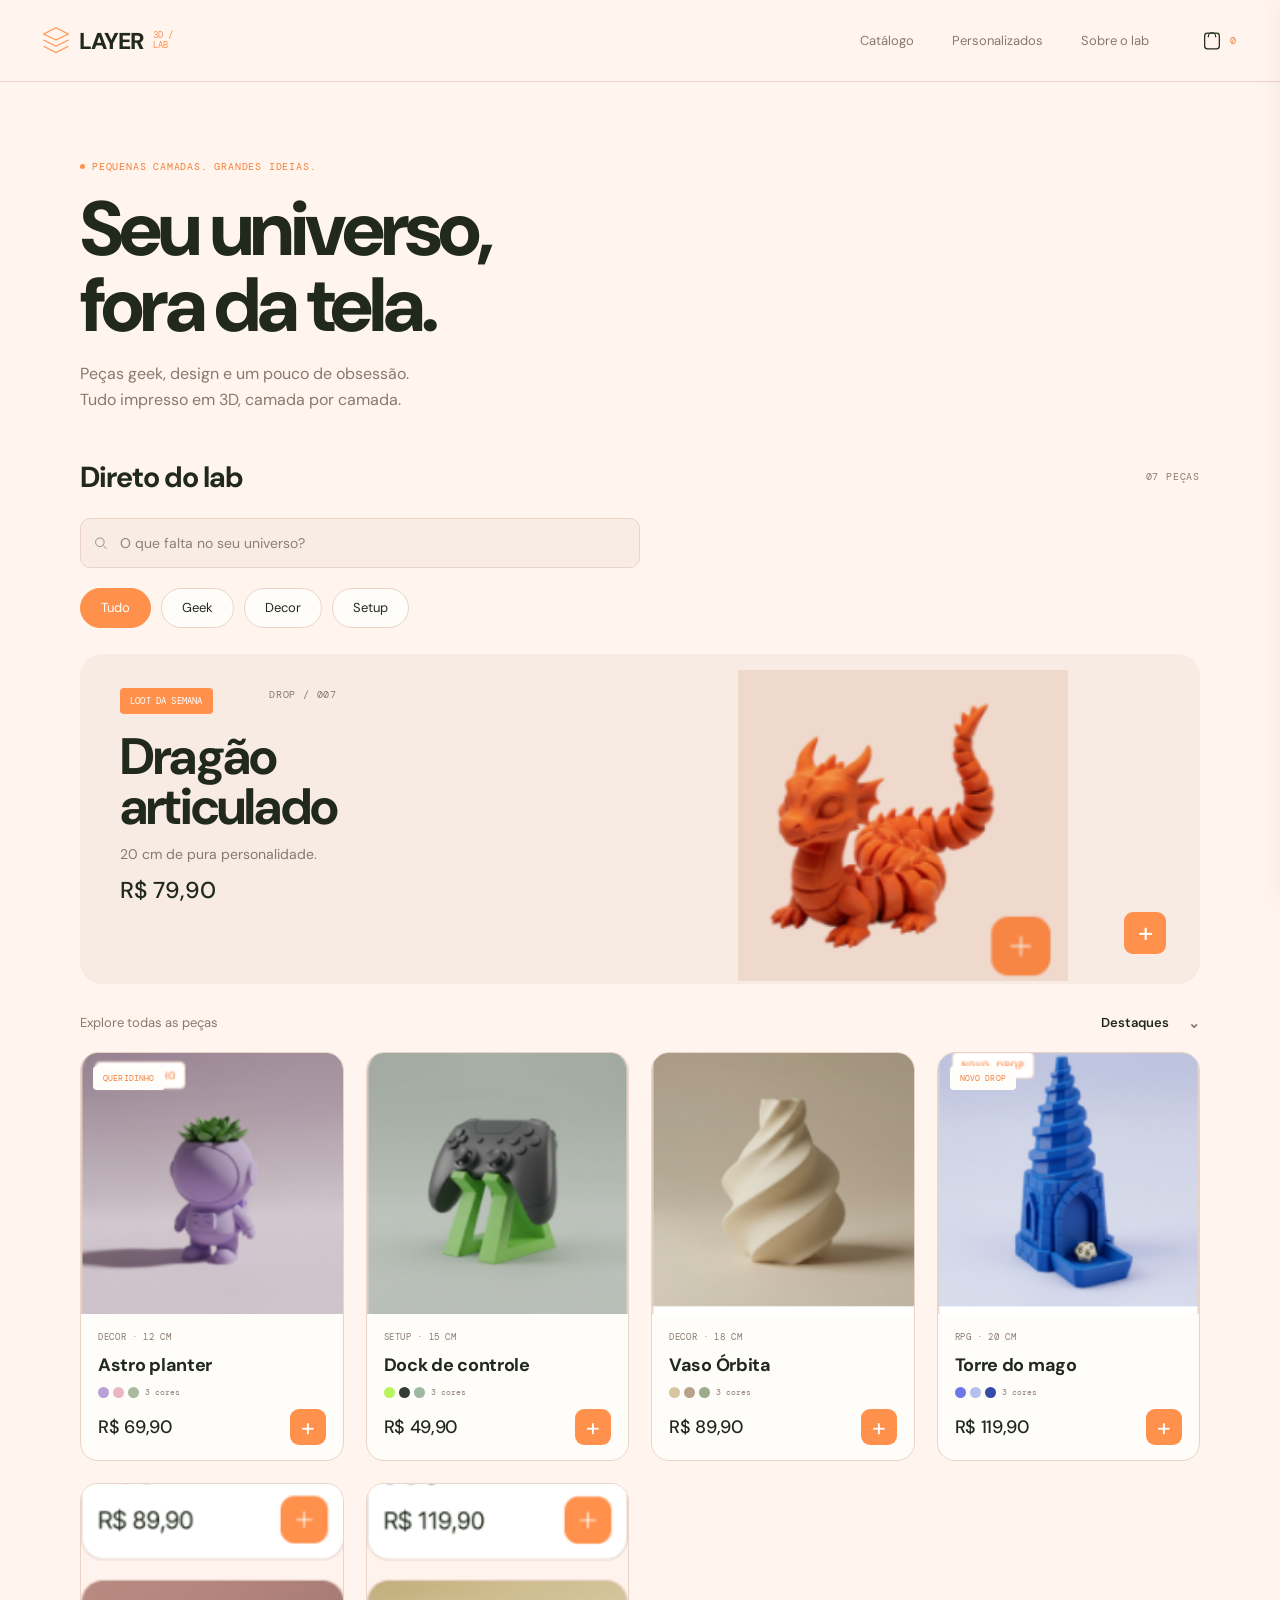
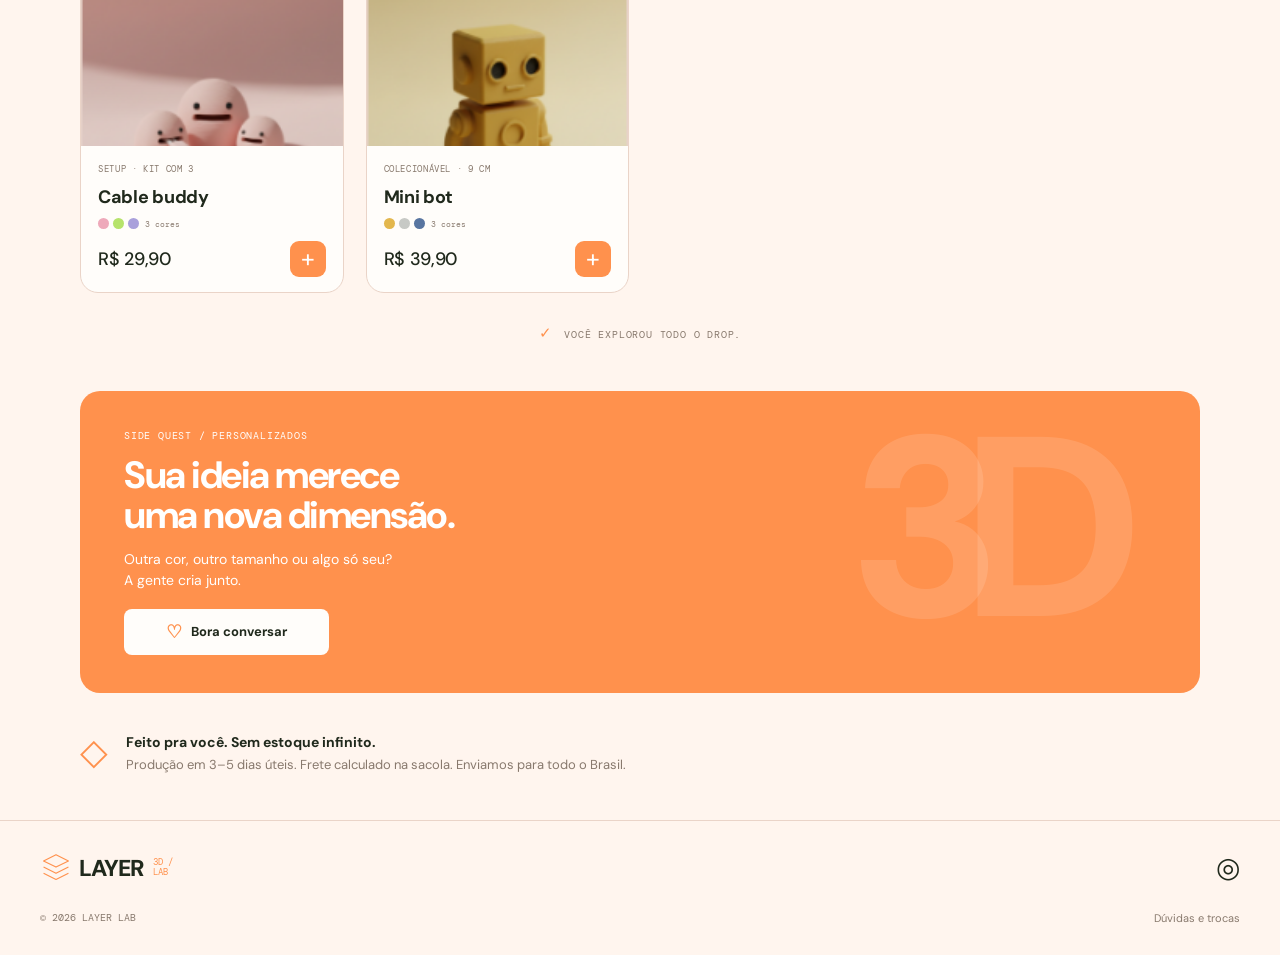
==== index.html @ a393b4a8 "Add files via upload" ====
<!DOCTYPE html>
<html lang="pt-BR">
<head>
  <meta charset="UTF-8">
  <meta name="viewport" content="width=device-width, initial-scale=1.0">
  <meta name="theme-color" content="#fff5ee">
  <meta name="description" content="Layer Lab — peças geek, design e objetos impressos em 3D, camada por camada.">
  <title>Layer Lab — Impressão 3D</title>
  <link rel="preconnect" href="https://fonts.googleapis.com">
  <link rel="preconnect" href="https://fonts.gstatic.com" crossorigin>
  <link href="https://fonts.googleapis.com/css2?family=DM+Mono:wght@400;500&family=DM+Sans:wght@400;500;600;700;800&display=swap" rel="stylesheet">
  <link rel="stylesheet" href="style.css">
</head>
<body>
  <header class="site-header">
    <a class="brand" href="#" aria-label="Layer Lab, página inicial">
      <svg class="brand-mark" viewBox="0 0 36 36" aria-hidden="true"><path d="M18 3 32 10 18 17 4 10 18 3Z"/><path d="m4 17 14 7 14-7"/><path d="m4 24 14 7 14-7"/></svg>
      <span class="brand-name">LAYER</span><span class="brand-sub">3D /<br>LAB</span>
    </a>
    <nav class="desktop-nav" aria-label="Navegação do site">
      <a href="#catalogo">Catálogo</a>
      <a href="#personalizados">Personalizados</a>
      <a href="#sobre">Sobre o lab</a>
    </nav>
    <nav class="header-actions" aria-label="Navegação principal">
      <button class="icon-button cart-button" id="cartButton" aria-label="Ver carrinho">
        <svg viewBox="0 0 24 24" aria-hidden="true"><rect x="4" y="3.5" width="16" height="17" rx="3"/><path d="M8 8V7a4 4 0 0 1 8 0v1"/></svg>
        <span id="cartCount">0</span>
      </button>
      <button class="icon-button menu-button" id="menuButton" aria-label="Abrir menu"><span></span><span></span><span></span></button>
    </nav>
  </header>

  <main id="catalogPage">
    <section class="intro page-gutter">
      <p class="eyebrow"><i></i> PEQUENAS CAMADAS. GRANDES IDEIAS.</p>
      <h1>Seu universo,<br>fora da tela.</h1>
      <p class="intro-copy">Peças geek, design e um pouco de obsessão.<br>Tudo impresso em 3D, camada por camada.</p>
    </section>

    <section class="catalog page-gutter" id="catalogo">
      <div class="section-heading"><h2>Direto do lab</h2><span class="mono" id="pieceCount">07 PEÇAS</span></div>
      <label class="search-box">
        <svg viewBox="0 0 24 24" aria-hidden="true"><circle cx="10.8" cy="10.8" r="6.8"/><path d="m16 16 5 5"/></svg>
        <input id="searchInput" type="search" placeholder="O que falta no seu universo?" autocomplete="off">
      </label>
      <div class="filters" role="group" aria-label="Filtrar produtos">
        <button class="filter active" data-filter="Tudo">Tudo</button>
        <button class="filter" data-filter="Geek">Geek</button>
        <button class="filter" data-filter="Decor">Decor</button>
        <button class="filter" data-filter="Setup">Setup</button>
      </div>

      <article class="featured">
        <div class="featured-info">
          <span class="tag">LOOT DA SEMANA</span>
          <span class="mono drop-code">DROP / 007</span>
          <h3>Dragão<br>articulado</h3>
          <p>20 cm de pura personalidade.</p>
          <strong>R$ 79,90</strong>
        </div>
        <img src="assets/dragao.png" alt="Dragão articulado impresso em 3D">
        <button class="add-button featured-add" data-add="dragao" aria-label="Adicionar Dragão articulado ao carrinho">+</button>
        <a class="featured-link" href="#produto-dragao" aria-label="Ver detalhes do Dragão articulado"></a>
      </article>

      <div class="product-toolbar"><span>Explore todas as peças</span><label class="sort-label"> <select id="sortSelect" aria-label="Ordenar produtos"><option value="featured">Destaques</option><option value="low">Menor preço</option><option value="high">Maior preço</option></select><span>⌄</span></label></div>
      <div class="product-grid" id="productGrid">
        <article class="product-card" data-id="astro" data-name="Astro planter" data-category="Decor" data-price="69.9">
          <a class="product-image" href="#produto-astro"><img src="assets/astro-planter.png" alt="Astro planter roxo com pequena planta"><span class="tag image-tag">QUERIDINHO</span></a>
          <div class="product-info"><span class="product-meta">DECOR · 12 CM</span><h3>Astro planter</h3><div class="swatches"><i></i><i></i><i></i><small>3 cores</small></div><div class="price-row"><strong>R$ 69,90</strong><button class="add-button" data-add="astro" aria-label="Adicionar Astro planter ao carrinho">+</button></div></div>
        </article>
        <article class="product-card" data-id="dock" data-name="Dock de controle" data-category="Setup" data-price="49.9">
          <a class="product-image" href="#produto-dock"><img src="assets/dock-controle.png" alt="Suporte verde para controle de videogame"></a>
          <div class="product-info"><span class="product-meta">SETUP · 15 CM</span><h3>Dock de controle</h3><div class="swatches green"><i></i><i></i><i></i><small>3 cores</small></div><div class="price-row"><strong>R$ 49,90</strong><button class="add-button" data-add="dock" aria-label="Adicionar Dock de controle ao carrinho">+</button></div></div>
        </article>
        <article class="product-card" data-id="vaso" data-name="Vaso Órbita" data-category="Decor" data-price="89.9">
          <a class="product-image" href="#produto-vaso"><img src="assets/vaso-orbita.png" alt="Vaso decorativo branco com formato espiral"></a>
          <div class="product-info"><span class="product-meta">DECOR · 18 CM</span><h3>Vaso Órbita</h3><div class="swatches earth"><i></i><i></i><i></i><small>3 cores</small></div><div class="price-row"><strong>R$ 89,90</strong><button class="add-button" data-add="vaso" aria-label="Adicionar Vaso Órbita ao carrinho">+</button></div></div>
        </article>
        <article class="product-card" data-id="torre" data-name="Torre do mago" data-category="Geek" data-price="119.9">
          <a class="product-image" href="#produto-torre"><img src="assets/torre-mago.png" alt="Torre azul de fantasia impressa em 3D"><span class="tag image-tag">NOVO DROP</span></a>
          <div class="product-info"><span class="product-meta">RPG · 20 CM</span><h3>Torre do mago</h3><div class="swatches blue"><i></i><i></i><i></i><small>3 cores</small></div><div class="price-row"><strong>R$ 119,90</strong><button class="add-button" data-add="torre" aria-label="Adicionar Torre do mago ao carrinho">+</button></div></div>
        </article>
        <article class="product-card" data-id="cable" data-name="Cable buddy" data-category="Setup" data-price="29.9">
          <a class="product-image" href="#produto-cable"><img src="assets/cable-buddy.png" alt="Trio de organizadores de cabo em formato de personagens"></a>
          <div class="product-info"><span class="product-meta">SETUP · KIT COM 3</span><h3>Cable buddy</h3><div class="swatches pink"><i></i><i></i><i></i><small>3 cores</small></div><div class="price-row"><strong>R$ 29,90</strong><button class="add-button" data-add="cable" aria-label="Adicionar Cable buddy ao carrinho">+</button></div></div>
        </article>
        <article class="product-card" data-id="bot" data-name="Mini bot" data-category="Geek" data-price="39.9">
          <a class="product-image" href="#produto-bot"><img src="assets/mini-bot.png" alt="Pequeno robô articulado dourado"></a>
          <div class="product-info"><span class="product-meta">COLECIONÁVEL · 9 CM</span><h3>Mini bot</h3><div class="swatches gold"><i></i><i></i><i></i><small>3 cores</small></div><div class="price-row"><strong>R$ 39,90</strong><button class="add-button" data-add="bot" aria-label="Adicionar Mini bot ao carrinho">+</button></div></div>
        </article>
      </div>
      <p class="empty-state" id="emptyState" hidden>Nenhuma peça encontrada. Tente outra busca.</p>
      <p class="all-seen"><span>✓</span> VOCÊ EXPLOROU TODO O DROP.</p>
    </section>

    <section class="custom-cta page-gutter" id="personalizados">
      <div class="cta-panel"><p class="mono">SIDE QUEST / PERSONALIZADOS</p><h2>Sua ideia merece<br>uma nova dimensão.</h2><p>Outra cor, outro tamanho ou algo só seu?<br>A gente cria junto.</p><a class="cta-button" href="https://wa.me/5500000000000" target="_blank" rel="noopener"> <span>♡</span> Bora conversar</a></div>
    </section>
    <section class="shipping page-gutter" id="sobre"><span class="shipping-icon">◇</span><div><strong>Feito pra você. Sem estoque infinito.</strong><p>Produção em 3–5 dias úteis. Frete calculado na sacola. Enviamos para todo o Brasil.</p></div></section>
  </main>

  <main id="productPage" hidden>
    <div class="product-page-top page-gutter"><a href="#" class="back-link">← &nbsp;Voltar ao catálogo</a><span class="mono">CATÁLOGO / PEÇA</span></div>
    <section class="detail page-gutter">
      <div class="detail-image"><span class="tag">LOOT DA SEMANA</span><span class="mono detail-drop">DROP / 007</span><img id="detailImage" src="assets/dragao-detalhe.png" alt="Dragão articulado laranja impresso em 3D"></div>
      <div class="detail-copy"><span class="product-meta">GEEK / IMPRESSO EM 3D</span><h1 id="detailTitle">Dragão<br>articulado</h1><p id="detailDescription">20 cm de pura personalidade. Um dragão articulado, impresso em 3D, para trazer um pouco de fantasia ao seu setup ou à sua coleção.</p></div>
      <div class="detail-price"><div><span class="product-meta">VALOR DA PEÇA</span><strong id="detailPrice">R$ 79,90</strong></div><div class="production"><span class="product-meta">PRODUÇÃO</span><strong>3–5 dias úteis</strong></div></div>
      <div class="detail-actions"><p>Curtiu esse loot? Fale com o lab para combinar os detalhes da sua peça.</p><a class="primary-action" id="whatsappLink" href="https://wa.me/5500000000000" target="_blank" rel="noopener"><span>◯</span> Tenho interesse · WhatsApp</a><a class="secondary-action" href="https://instagram.com/" target="_blank" rel="noopener"><span>◎</span> Conversar no Instagram</a></div>
      <p class="detail-signoff mono">LAYER LAB / CAMADA POR CAMADA.</p>
    </section>
  </main>

  <footer class="site-footer page-gutter"><div class="footer-brand"><a class="brand" href="#"><svg class="brand-mark" viewBox="0 0 36 36" aria-hidden="true"><path d="M18 3 32 10 18 17 4 10 18 3Z"/><path d="m4 17 14 7 14-7"/><path d="m4 24 14 7 14-7"/></svg><span class="brand-name">LAYER</span><span class="brand-sub">3D /<br>LAB</span></a><a class="instagram" href="https://instagram.com/" aria-label="Instagram">◎</a></div><div class="footer-bottom"><span>© 2026 LAYER LAB</span><a href="mailto:oi@layerlab.com.br">Dúvidas e trocas</a></div></footer>

  <aside class="cart-drawer" id="cartDrawer" aria-label="Carrinho" aria-hidden="true">
    <div class="drawer-head"><h2>Sua sacola</h2><button id="closeCart" aria-label="Fechar carrinho">×</button></div>
    <div id="cartItems" class="cart-items"><p class="cart-empty">Sua sacola ainda está vazia.</p></div>
    <div class="cart-total"><span>Total</span><strong id="cartTotal">R$ 0,00</strong></div>
    <a id="checkoutLink" class="primary-action checkout" href="https://wa.me/5500000000000" target="_blank" rel="noopener">Finalizar pelo WhatsApp</a>
    <p class="cart-note">Frete calculado no atendimento.</p>
  </aside>
  <div class="drawer-backdrop" id="drawerBackdrop"></div>
  <div class="toast" id="toast" role="status" aria-live="polite"></div>
  <script src="script.js"></script>
</body>
</html>
---- style.css ----
*{box-sizing:border-box} :root{--paper:#fff5ee;--ink:#20291c;--muted:#88796d;--line:#ead4c8;--orange:#ff914d;--orange-dark:#f47e37;--tile:#f7ebe4;--mono:"DM Mono",monospace;--sans:"DM Sans",Arial,sans-serif} html{scroll-behavior:smooth} body{margin:0;background:var(--paper);color:var(--ink);font-family:var(--sans);-webkit-font-smoothing:antialiased} a{color:inherit;text-decoration:none} button,input,select{font:inherit} button{cursor:pointer}.page-gutter{padding-left:18px;padding-right:18px}.site-header{height:72px;border-bottom:1px solid var(--line);display:flex;align-items:center;justify-content:space-between;padding:0 18px;position:sticky;top:0;background:rgba(255,245,238,.96);backdrop-filter:blur(12px);z-index:10}.brand{display:inline-flex;align-items:center;gap:7px}.brand-mark{width:28px;height:30px;fill:none;stroke:var(--orange);stroke-width:1.25;stroke-linejoin:round}.brand-name{font-size:20px;font-weight:800;letter-spacing:-1px}.brand-sub{font:9px/1.05 var(--mono);color:var(--orange);margin-left:2px}.header-actions{display:flex;align-items:center;gap:18px}.icon-button{border:0;background:none;color:var(--ink);padding:4px;display:flex;align-items:center;gap:7px}.cart-button svg{width:22px;height:22px;fill:none;stroke:currentColor;stroke-width:1.35}.cart-button span{font:10px var(--mono);color:var(--orange-dark)}.menu-button{width:25px;height:25px;display:flex;flex-direction:column;justify-content:center;gap:5px}.menu-button span{width:18px;height:1px;background:var(--ink);display:block}.intro{padding-top:26px}.eyebrow,.mono,.product-meta{font-family:var(--mono);font-size:9px;letter-spacing:.08em;color:var(--muted)}.eyebrow{color:var(--orange-dark);display:flex;align-items:center;gap:7px;margin:0 0 10px}.eyebrow i{width:5px;height:5px;border-radius:50%;background:var(--orange)}h1,h2,h3,p{margin-top:0}.intro h1{font-size:34px;line-height:1.06;letter-spacing:-1.6px;margin:0 0 12px;font-weight:800}.intro-copy{font-size:13px;line-height:1.55;color:var(--muted);margin-bottom:27px}.section-heading{display:flex;align-items:center;justify-content:space-between;margin-bottom:17px}.section-heading h2{font-size:21px;letter-spacing:-.6px;margin:0}.section-heading .mono{font-size:9px}.search-box{height:44px;border:1px solid var(--line);border-radius:8px;background:#f8ece5;display:flex;align-items:center;gap:10px;padding:0 12px}.search-box svg{width:16px;height:16px;fill:none;stroke:#9a8a7d;stroke-width:1.5}.search-box input{border:0;outline:0;background:transparent;width:100%;font-size:12px;color:var(--ink)}.search-box input::placeholder{color:#8c8077}.filters{display:flex;gap:7px;margin:17px 0}.filter{height:36px;padding:0 15px;border:1px solid var(--line);border-radius:20px;background:#fffdfa;font-size:12px;color:var(--ink)}.filter.active{background:var(--orange);border-color:var(--orange);color:white}.featured{height:203px;border-radius:16px;background:var(--tile);position:relative;overflow:hidden;padding:16px;display:flex;margin:17px 0 18px}.featured-info{position:relative;z-index:2;max-width:56%}.tag{display:inline-flex;align-items:center;background:var(--orange);color:white;border-radius:4px;padding:5px 7px;font:8px var(--mono);letter-spacing:.02em}.drop-code{position:absolute;right:0;top:0;font-size:8px}.featured h3{font-size:25px;line-height:1.02;letter-spacing:-.8px;margin:11px 0 10px}.featured p{font-size:10px;color:var(--muted);margin-bottom:8px}.featured-info>strong{font-size:17px;font-weight:500}.featured>img{position:absolute;width:52%;height:82%;object-fit:contain;right:2%;bottom:7%;z-index:1;mix-blend-mode:multiply}.add-button{border:0;background:var(--orange);color:white;border-radius:9px;width:31px;height:31px;font-size:23px;line-height:1;display:grid;place-items:center;position:relative;z-index:3;transition:transform .15s,background .15s}.add-button:active{transform:scale(.92);background:var(--orange-dark)}.featured-add{position:absolute;right:16px;bottom:16px}.featured-link{position:absolute;inset:0;z-index:1}.product-toolbar{display:flex;align-items:center;justify-content:space-between;color:var(--muted);font-size:11px;margin:0 0 16px}.sort-label{display:flex;align-items:center;gap:6px;color:var(--ink);font-weight:600}.sort-label select{appearance:none;border:0;background:transparent;color:var(--ink);font-size:11px;font-weight:600;outline:0;padding-right:1px}.sort-label span{font-size:14px;color:var(--muted)}.product-grid{display:grid;grid-template-columns:repeat(2,minmax(0,1fr));gap:12px}.product-card{border:1px solid var(--line);border-radius:15px;background:#fffdfa;overflow:hidden;min-width:0}.product-image{height:auto;aspect-ratio:1/1.02;display:block;position:relative;background:#e9ddd6;overflow:hidden}.product-image img{width:100%;height:100%;object-fit:cover;display:block;transition:transform .3s}.product-card:hover .product-image img{transform:scale(1.035)}.image-tag{position:absolute;top:9px;left:8px;background:#fffdfa;color:var(--orange-dark);font-size:7px}.product-info{padding:10px 10px 9px}.product-meta{font-size:8px;letter-spacing:.07em;display:block}.product-info h3{font-size:14px;letter-spacing:-.3px;margin:7px 0 7px;white-space:nowrap;overflow:hidden;text-overflow:ellipsis}.swatches{height:10px;display:flex;align-items:center;gap:4px;margin-bottom:7px}.swatches i{width:9px;height:9px;border-radius:50%;background:#b8a1d7}.swatches i:nth-child(2){background:#e9b5c7}.swatches i:nth-child(3){background:#a9b99e}.swatches small{font:7px var(--mono);color:var(--muted);margin-left:2px}.swatches.green i:nth-child(1){background:#b9f35d}.swatches.green i:nth-child(2){background:#343d35}.swatches.green i:nth-child(3){background:#9eb9a2}.swatches.earth i:nth-child(1){background:#d9c5a0}.swatches.earth i:nth-child(2){background:#b9a18a}.swatches.earth i:nth-child(3){background:#9caa8d}.swatches.blue i:nth-child(1){background:#6d78e5}.swatches.blue i:nth-child(2){background:#b4c1ee}.swatches.blue i:nth-child(3){background:#344ba7}.swatches.pink i:nth-child(1){background:#eea9ba}.swatches.pink i:nth-child(2){background:#b6e36b}.swatches.pink i:nth-child(3){background:#a9a0db}.swatches.gold i:nth-child(1){background:#e3b74d}.swatches.gold i:nth-child(2){background:#c7c9c5}.swatches.gold i:nth-child(3){background:#5875a0}.price-row{display:flex;align-items:center;justify-content:space-between}.price-row strong{font-size:15px;font-weight:500;letter-spacing:-.3px}.price-row .add-button{width:30px;height:30px}.all-seen{text-align:center;font:9px var(--mono);letter-spacing:.08em;color:var(--muted);margin:22px 0 30px}.all-seen span{color:var(--orange);font-size:15px;margin-right:5px}.empty-state{text-align:center;padding:24px;color:var(--muted);font-size:13px}.custom-cta{margin-bottom:25px}.cta-panel{background:var(--orange);border-radius:15px;padding:20px 18px 18px;color:white}.cta-panel .mono{color:white;font-size:9px;margin-bottom:10px}.cta-panel h2{font-size:23px;line-height:1.12;letter-spacing:-.7px;margin-bottom:12px}.cta-panel>p:not(.mono){font-size:12px;line-height:1.5;margin-bottom:10px}.cta-button{height:40px;border-radius:8px;background:#fffdfa;color:var(--ink);display:flex;align-items:center;justify-content:center;gap:9px;font-size:12px;font-weight:700}.cta-button span{font-size:18px;color:var(--orange)}.shipping{display:flex;gap:14px;align-items:flex-start;padding-top:0;padding-bottom:22px}.shipping-icon{font-size:28px;color:var(--orange);line-height:1}.shipping strong{font-size:12px}.shipping p{font-size:11px;line-height:1.5;color:var(--muted);margin:3px 0 0}.site-footer{border-top:1px solid var(--line);padding-top:22px;padding-bottom:24px}.footer-brand{display:flex;justify-content:space-between;align-items:center}.instagram{font-size:24px}.footer-bottom{display:flex;justify-content:space-between;margin-top:22px;font-size:10px;color:var(--muted)}.footer-bottom span{font:9px var(--mono)}[hidden]{display:none!important}
/* Product detail */
.product-page-top{padding-top:22px;padding-bottom:36px;display:flex;align-items:center;justify-content:space-between}.back-link{font-size:13px}.product-page-top .mono{font-size:9px}.detail-image{height:310px;background:var(--tile);border-radius:16px;position:relative;overflow:hidden;display:grid;place-items:center}.detail-image img{width:82%;height:82%;object-fit:contain;mix-blend-mode:multiply}.detail-image .tag{position:absolute;left:16px;top:16px;z-index:1}.detail-drop{position:absolute;right:16px;top:21px;font-size:8px}.detail-copy{padding-top:20px}.detail-copy h1{font-size:37px;line-height:1.03;letter-spacing:-1.4px;margin:13px 0 14px}.detail-copy>p{font-size:14px;line-height:1.55;color:var(--muted);margin-bottom:24px}.detail-price{border-top:1px solid var(--line);border-bottom:1px solid var(--line);padding:18px 0;display:flex;align-items:flex-end;justify-content:space-between}.detail-price>div{display:flex;flex-direction:column;gap:7px}.detail-price>div>strong{font-size:32px;letter-spacing:-1.3px}.production{text-align:right}.production strong{font-size:13px;font-weight:500}.detail-actions{padding-top:21px}.detail-actions>p{font-size:13px;line-height:1.55;color:var(--muted);margin-bottom:11px}.primary-action,.secondary-action{height:52px;border-radius:9px;display:flex;align-items:center;justify-content:center;gap:10px;font-size:14px;font-weight:600}.primary-action{background:var(--orange);color:#171e15}.primary-action span,.secondary-action span{font-size:20px}.secondary-action{border:1px solid var(--line);margin-top:11px}.detail-signoff{text-align:center;font-size:8px;letter-spacing:.12em;margin:22px 0 28px}.product-page-top+.detail{padding-bottom:0}
/* Cart drawer */
.cart-drawer{position:fixed;z-index:30;right:0;top:0;height:100dvh;width:min(390px,90vw);background:var(--paper);padding:22px;transform:translateX(105%);transition:transform .25s;display:flex;flex-direction:column;box-shadow:-12px 0 35px #33251b18}.cart-drawer.open{transform:translateX(0)}.drawer-backdrop{position:fixed;inset:0;background:#21180f55;z-index:29;opacity:0;pointer-events:none;transition:opacity .25s}.drawer-backdrop.open{opacity:1;pointer-events:auto}.drawer-head{display:flex;align-items:center;justify-content:space-between;border-bottom:1px solid var(--line);padding-bottom:15px}.drawer-head h2{margin:0;font-size:22px}.drawer-head button{border:0;background:none;font-size:28px}.cart-items{flex:1;overflow:auto;padding:16px 0}.cart-empty{font-size:13px;color:var(--muted)}.cart-line{display:grid;grid-template-columns:1fr auto;gap:5px 10px;padding:12px 0;border-bottom:1px solid var(--line)}.cart-line strong{font-size:13px}.cart-line small{color:var(--muted);font-size:11px}.cart-line button{grid-column:2;grid-row:1/3;border:1px solid var(--line);background:transparent;border-radius:6px;padding:4px 8px;color:var(--muted)}.cart-total{display:flex;justify-content:space-between;padding:15px 0;border-top:1px solid var(--line)}.cart-total strong{font-size:18px}.checkout{height:48px}.cart-note{text-align:center;font-size:10px;color:var(--muted);margin:10px 0 0}.toast{position:fixed;bottom:20px;left:50%;transform:translate(-50%,20px);background:var(--ink);color:white;padding:11px 16px;border-radius:8px;font-size:12px;opacity:0;pointer-events:none;transition:.2s;z-index:40;white-space:nowrap}.toast.show{opacity:1;transform:translate(-50%,0)}
@media(min-width:600px){.page-gutter{padding-left:max(24px,calc((100vw - 920px)/2));padding-right:max(24px,calc((100vw - 920px)/2))}.site-header{padding-left:max(24px,calc((100vw - 920px)/2));padding-right:max(24px,calc((100vw - 920px)/2))}.intro{padding-top:54px}.intro h1{font-size:52px}.intro-copy{font-size:16px}.catalog{max-width:1000px;margin:auto}.product-grid{grid-template-columns:repeat(3,minmax(0,1fr));gap:18px}.featured{height:250px}.featured h3{font-size:32px}.featured>img{width:43%;height:95%}.product-image{aspect-ratio:1/1}.product-info{padding:14px}.product-info h3{font-size:17px}.detail{max-width:820px;margin:auto}.detail-image{height:520px}.detail-image img{width:65%;height:90%}.detail-copy h1{font-size:52px}.product-page-top{max-width:920px;margin:auto}.site-footer{margin-top:20px}.custom-cta,.shipping{max-width:1000px;margin-left:auto;margin-right:auto}.cta-panel{padding:28px}.cta-panel h2{font-size:32px}}
@media(max-width:360px){.intro h1{font-size:31px}.product-info{padding:8px}.product-info h3{font-size:13px}.price-row strong{font-size:14px}.featured h3{font-size:22px}.featured-info{max-width:60%}}

.quick-menu{position:absolute;right:16px;top:62px;z-index:20;min-width:155px;padding:8px;background:#fffdfa;border:1px solid var(--line);border-radius:10px;box-shadow:0 10px 25px #30231818;display:grid;gap:2px}.quick-menu a{font-size:12px;padding:10px;border-radius:6px}.quick-menu a:hover{background:var(--tile)}


/* Desktop layout — mantém a composição mobile e reorganiza os blocos em telas amplas */
.desktop-nav{display:none}
@media (min-width: 1024px){
  .page-gutter{
    padding-left:40px;
    padding-right:40px;
  }
  .site-header{
    height:82px;
    padding:0 max(40px,calc((100vw - 1200px)/2));
  }
  .brand-mark{width:32px;height:34px}
  .brand-name{font-size:23px}
  .desktop-nav{display:flex;align-items:center;gap:38px;margin-left:auto;margin-right:48px}
  .desktop-nav a{font-size:13px;color:var(--muted);transition:color .2s}
  .desktop-nav a:hover{color:var(--orange-dark)}
  .header-actions{gap:12px}
  .menu-button{display:none}
  .intro{
    max-width:1200px;
    margin:0 auto;
    padding-top:78px;
    padding-bottom:44px;
  }
  .eyebrow{font-size:10px;margin-bottom:18px}
  .intro h1{font-size:clamp(58px,6vw,78px);line-height:.99;letter-spacing:-3.8px;margin-bottom:18px}
  .intro-copy{font-size:16px;line-height:1.65;margin-bottom:0}
  .catalog{max-width:1200px;margin:0 auto}
  .section-heading{margin-bottom:22px}
  .section-heading h2{font-size:29px;letter-spacing:-1px}
  .section-heading .mono{font-size:10px}
  .search-box{max-width:560px;height:50px;border-radius:10px}
  .search-box input{font-size:14px}
  .filters{gap:10px;margin:20px 0 26px}
  .filter{height:40px;padding:0 20px;font-size:13px}
  .featured{
    height:330px;
    border-radius:22px;
    padding:34px 40px;
    margin:26px 0 30px;
  }
  .featured-info{max-width:46%}
  .tag{font-size:9px;padding:7px 10px}
  .drop-code{font-size:10px}
  .featured h3{font-size:clamp(38px,4vw,52px);line-height:.98;letter-spacing:-1.8px;margin:18px 0 13px}
  .featured p{font-size:14px;margin-bottom:12px}
  .featured-info>strong{font-size:23px}
  .featured>img{width:43%;height:94%;right:5%;bottom:1%}
  .featured-add{right:34px;bottom:30px;width:42px;height:42px;font-size:28px}
  .product-toolbar{font-size:13px;margin-bottom:20px}
  .sort-label select{font-size:13px}
  .product-grid{grid-template-columns:repeat(4,minmax(0,1fr));gap:22px}
  .product-card{border-radius:18px;transition:transform .2s,box-shadow .2s}
  .product-card:hover{transform:translateY(-4px);box-shadow:0 14px 30px #39271912}
  .product-image{aspect-ratio:1/1}
  .image-tag{top:13px;left:12px;font-size:8px}
  .product-info{padding:17px 17px 15px}
  .product-meta{font-size:9px}
  .product-info h3{font-size:18px;margin:10px 0}
  .swatches{margin-bottom:12px}
  .swatches i{width:11px;height:11px}
  .swatches small{font-size:8px}
  .price-row strong{font-size:18px}
  .price-row .add-button{width:36px;height:36px;font-size:25px}
  .all-seen{font-size:10px;margin:30px 0 48px}
  .custom-cta{max-width:1200px;margin:0 auto 30px}
  .cta-panel{
    min-height:250px;
    border-radius:20px;
    padding:38px 44px;
    display:flex;
    flex-direction:column;
    align-items:flex-start;
    justify-content:center;
    background:var(--orange);
    position:relative;
    overflow:hidden;
  }
  .cta-panel:after{
    content:"3D";
    position:absolute;
    right:8%;top:50%;transform:translateY(-55%);
    font-size:clamp(150px,20vw,260px);font-weight:800;line-height:1;
    letter-spacing:-.12em;color:#ffffff20;pointer-events:none;
  }
  .cta-panel .mono{font-size:10px;margin-bottom:14px}
  .cta-panel h2{font-size:38px;line-height:1.05;letter-spacing:-1.5px;margin-bottom:13px}
  .cta-panel>p:not(.mono){font-size:14px;margin-bottom:18px}
  .cta-button{width:205px;height:46px;font-size:13px;position:relative;z-index:1}
  .shipping{
    max-width:1200px;margin:0 auto;
    padding:8px 0 34px;
    align-items:center;
    gap:18px;
  }
  .shipping-icon{font-size:36px}
  .shipping strong{font-size:14px}
  .shipping p{font-size:13px}
  .site-footer{
    padding:28px max(40px,calc((100vw - 1200px)/2)) 30px;
    margin-top:12px;
  }
  .instagram{font-size:28px}
  .footer-bottom{font-size:11px;margin-top:25px}
  .footer-bottom span{font-size:10px}
  /* Página de produto em duas colunas */
  .product-page-top{
    max-width:1200px;margin:0 auto;
    padding-top:34px;padding-bottom:28px;
  }
  .back-link{font-size:14px}
  .detail{
    max-width:1200px;margin:0 auto;
    display:grid;
    grid-template-columns:minmax(0,1.08fr) minmax(380px,.92fr);
    grid-template-rows:auto auto 1fr;
    column-gap:72px;
    align-items:start;
    padding-bottom:70px;
  }
  .detail-image{
    grid-column:1;grid-row:1 / span 3;
    height:min(650px,55vw);
    min-height:520px;
    border-radius:22px;
  }
  .detail-image img{width:76%;height:88%}
  .detail-image .tag{left:22px;top:22px}
  .detail-drop{right:22px;top:26px;font-size:10px}
  .detail-copy{grid-column:2;grid-row:1;padding-top:22px}
  .detail-copy .product-meta{font-size:10px}
  .detail-copy h1{font-size:clamp(48px,5vw,66px);line-height:.98;letter-spacing:-2.5px;margin:18px 0 20px}
  .detail-copy>p{font-size:16px;line-height:1.7;margin-bottom:28px}
  .detail-price{grid-column:2;grid-row:2;padding:22px 0}
  .detail-price>div>strong{font-size:38px}
  .production strong{font-size:14px}
  .detail-actions{grid-column:2;grid-row:3;padding-top:24px}
  .detail-actions>p{font-size:14px;line-height:1.65;margin-bottom:16px}
  .primary-action,.secondary-action{height:56px;font-size:15px}
  .detail-signoff{grid-column:2;grid-row:4;text-align:left;font-size:9px;margin:25px 0 0}
}
@media (min-width: 1440px){
  .intro{padding-top:92px;padding-bottom:54px}
  .featured{height:360px}
  .product-grid{gap:26px}
}

/* Layout responsivo para catálogo, conteúdo e detalhe do produto */
@media (max-width: 599px){
  .intro{padding-top:38px}
  .catalog{padding-top:4px}
  .product-toolbar{gap:12px;flex-wrap:wrap}
  .product-toolbar>span{font-size:11px}
  .sort-label{margin-left:auto}
  .featured{min-height:210px;height:clamp(210px,58vw,260px)}
  .featured-info{max-width:54%}
  .featured>img{width:48%;height:78%;right:1%;bottom:8%}
  .featured-add{right:12px;bottom:12px}
  .detail-image{height:clamp(270px,85vw,390px)}
  .detail-price{gap:12px}
  .detail-price>div>strong{font-size:clamp(25px,8vw,32px)}
  .production strong{font-size:12px}
  .shipping{padding-top:4px}
}

@media (min-width: 600px) and (max-width: 1023px){
  .page-gutter{padding-left:clamp(24px,5vw,52px);padding-right:clamp(24px,5vw,52px)}
  .intro,.product-page-top,.detail{max-width:880px;margin-left:auto;margin-right:auto}
  .intro{padding-top:64px;padding-bottom:22px}
  .catalog,.custom-cta,.shipping{max-width:880px;margin-left:auto;margin-right:auto}
  .product-grid{grid-template-columns:repeat(2,minmax(0,1fr));gap:20px}
  .product-image{aspect-ratio:1/1}
  .product-info{padding:16px}
  .product-info h3{font-size:18px}
  .price-row strong{font-size:17px}
  .featured{height:clamp(250px,34vw,320px);padding:28px}
  .featured-info{max-width:48%}
  .featured h3{font-size:clamp(32px,4.2vw,44px)}
  .featured>img{width:45%;height:92%;right:3%;bottom:2%}
  .cta-panel{padding:32px}
  .cta-button{max-width:240px}
  .shipping{padding:8px 0 28px}
  .detail-image{height:clamp(360px,60vw,440px)}
}

@media (min-width: 760px) and (max-width: 1023px){
  .product-grid{grid-template-columns:repeat(3,minmax(0,1fr));gap:18px}
  .detail{display:grid;grid-template-columns:minmax(0,1fr) minmax(0,1fr);gap:0 36px;align-items:start}
  .detail-image{grid-column:1;grid-row:1 / span 4;height:clamp(420px,58vw,560px)}
  .detail-image img{width:82%;height:88%}
  .detail-copy{grid-column:2;grid-row:1;padding-top:12px}
  .detail-copy h1{font-size:clamp(38px,5vw,52px)}
  .detail-price{grid-column:2;grid-row:2;gap:12px}
  .detail-price>div>strong{font-size:clamp(26px,3.8vw,34px)}
  .detail-actions{grid-column:2;grid-row:3}
  .detail-signoff{grid-column:2;grid-row:4;text-align:left}
}

@media (min-width: 1024px){
  .shipping{padding:8px 40px 34px}
}

@media (max-width: 420px){
  .product-toolbar{align-items:flex-start}
  .sort-label{font-size:11px}
  .sort-label select{font-size:11px}
  .detail-price{align-items:flex-start;flex-direction:column}
  .production{text-align:left}
  .detail-price>div>strong{font-size:30px}
}
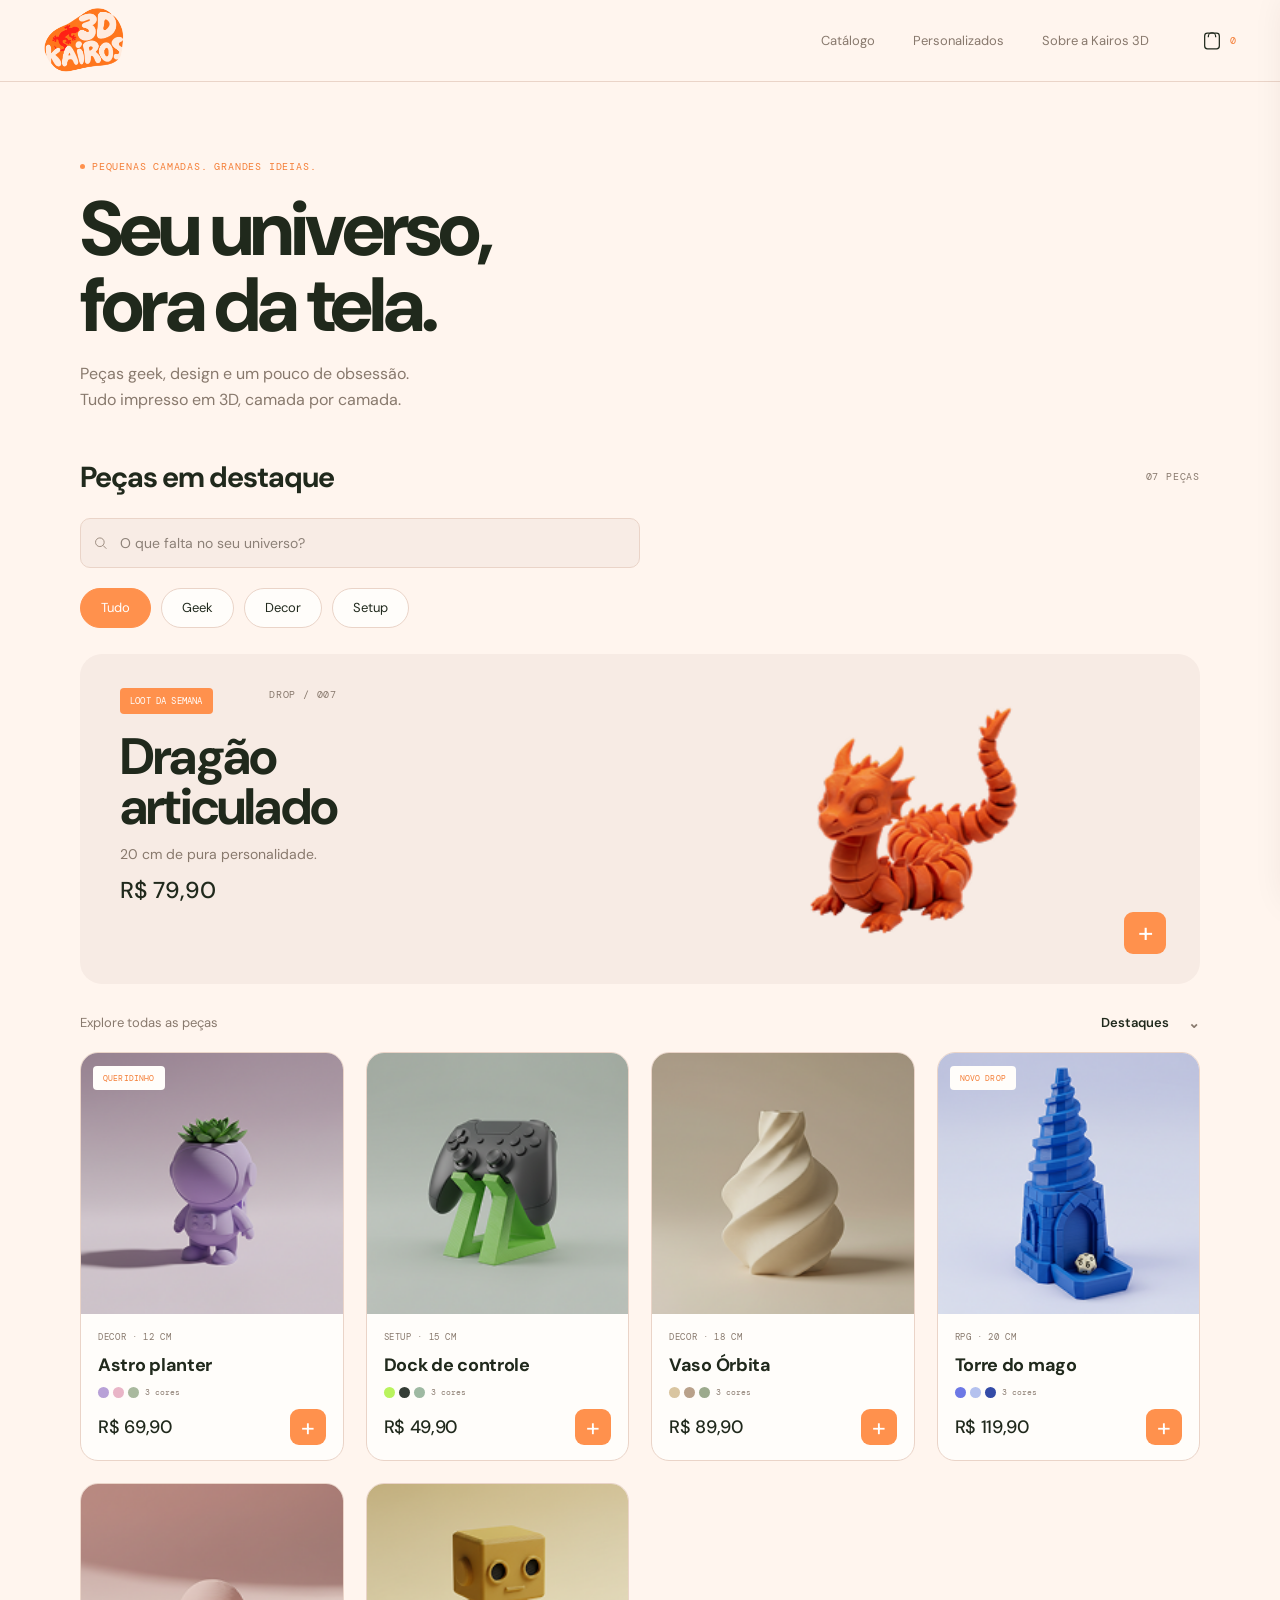
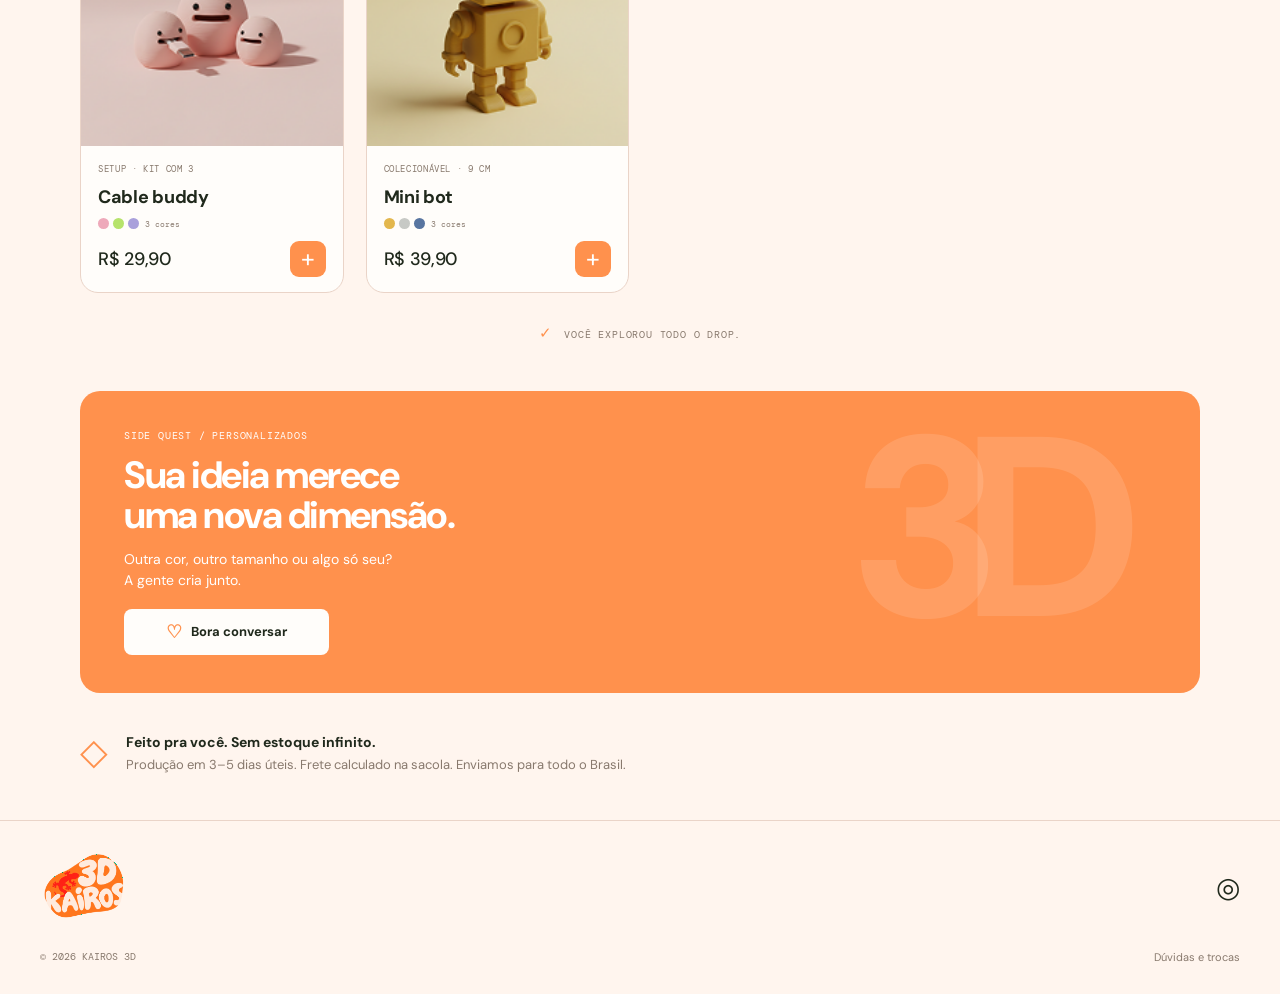
==== commit 05db2215: "ajuste inicial, logo e informações" ====
--- a/index.html
+++ b/index.html
@@ -4,8 +4,8 @@
   <meta charset="UTF-8">
   <meta name="viewport" content="width=device-width, initial-scale=1.0">
   <meta name="theme-color" content="#fff5ee">
-  <meta name="description" content="Layer Lab — peças geek, design e objetos impressos em 3D, camada por camada.">
-  <title>Layer Lab — Impressão 3D</title>
+  <meta name="description" content="Kairos 3D — peças geek, design e objetos impressos em 3D, camada por camada.">
+  <title>Kairos 3D — Impressão 3D</title>
   <link rel="preconnect" href="https://fonts.googleapis.com">
   <link rel="preconnect" href="https://fonts.gstatic.com" crossorigin>
   <link href="https://fonts.googleapis.com/css2?family=DM+Mono:wght@400;500&family=DM+Sans:wght@400;500;600;700;800&display=swap" rel="stylesheet">
@@ -13,14 +13,13 @@
 </head>
 <body>
   <header class="site-header">
-    <a class="brand" href="#" aria-label="Layer Lab, página inicial">
-      <svg class="brand-mark" viewBox="0 0 36 36" aria-hidden="true"><path d="M18 3 32 10 18 17 4 10 18 3Z"/><path d="m4 17 14 7 14-7"/><path d="m4 24 14 7 14-7"/></svg>
-      <span class="brand-name">LAYER</span><span class="brand-sub">3D /<br>LAB</span>
+    <a class="brand" href="#" aria-label="Kairos 3D, página inicial">
+      <img class="brand-logo" src="assets/logo-transparente.png" alt="Kairos 3D">
     </a>
     <nav class="desktop-nav" aria-label="Navegação do site">
       <a href="#catalogo">Catálogo</a>
       <a href="#personalizados">Personalizados</a>
-      <a href="#sobre">Sobre o lab</a>
+      <a href="#sobre">Sobre a Kairos 3D</a>
     </nav>
     <nav class="header-actions" aria-label="Navegação principal">
       <button class="icon-button cart-button" id="cartButton" aria-label="Ver carrinho">
@@ -39,7 +38,7 @@
     </section>
 
     <section class="catalog page-gutter" id="catalogo">
-      <div class="section-heading"><h2>Direto do lab</h2><span class="mono" id="pieceCount">07 PEÇAS</span></div>
+      <div class="section-heading"><h2>Peças em destaque</h2><span class="mono" id="pieceCount">07 PEÇAS</span></div>
       <label class="search-box">
         <svg viewBox="0 0 24 24" aria-hidden="true"><circle cx="10.8" cy="10.8" r="6.8"/><path d="m16 16 5 5"/></svg>
         <input id="searchInput" type="search" placeholder="O que falta no seu universo?" autocomplete="off">
@@ -107,12 +106,12 @@
       <div class="detail-image"><span class="tag">LOOT DA SEMANA</span><span class="mono detail-drop">DROP / 007</span><img id="detailImage" src="assets/dragao-detalhe.png" alt="Dragão articulado laranja impresso em 3D"></div>
       <div class="detail-copy"><span class="product-meta">GEEK / IMPRESSO EM 3D</span><h1 id="detailTitle">Dragão<br>articulado</h1><p id="detailDescription">20 cm de pura personalidade. Um dragão articulado, impresso em 3D, para trazer um pouco de fantasia ao seu setup ou à sua coleção.</p></div>
       <div class="detail-price"><div><span class="product-meta">VALOR DA PEÇA</span><strong id="detailPrice">R$ 79,90</strong></div><div class="production"><span class="product-meta">PRODUÇÃO</span><strong>3–5 dias úteis</strong></div></div>
-      <div class="detail-actions"><p>Curtiu esse loot? Fale com o lab para combinar os detalhes da sua peça.</p><a class="primary-action" id="whatsappLink" href="https://wa.me/5500000000000" target="_blank" rel="noopener"><span>◯</span> Tenho interesse · WhatsApp</a><a class="secondary-action" href="https://instagram.com/" target="_blank" rel="noopener"><span>◎</span> Conversar no Instagram</a></div>
-      <p class="detail-signoff mono">LAYER LAB / CAMADA POR CAMADA.</p>
+      <div class="detail-actions"><p>Curtiu esse loot? Fale com a equipe da Kairos 3D para combinar os detalhes da sua peça.</p><a class="primary-action" id="whatsappLink" href="https://wa.me/5500000000000" target="_blank" rel="noopener"><span>◯</span> Tenho interesse · WhatsApp</a><a class="secondary-action" href="https://instagram.com/" target="_blank" rel="noopener"><span>◎</span> Conversar no Instagram</a></div>
+      <p class="detail-signoff mono">KAIROS 3D / CAMADA POR CAMADA.</p>
     </section>
   </main>
 
-  <footer class="site-footer page-gutter"><div class="footer-brand"><a class="brand" href="#"><svg class="brand-mark" viewBox="0 0 36 36" aria-hidden="true"><path d="M18 3 32 10 18 17 4 10 18 3Z"/><path d="m4 17 14 7 14-7"/><path d="m4 24 14 7 14-7"/></svg><span class="brand-name">LAYER</span><span class="brand-sub">3D /<br>LAB</span></a><a class="instagram" href="https://instagram.com/" aria-label="Instagram">◎</a></div><div class="footer-bottom"><span>© 2026 LAYER LAB</span><a href="mailto:oi@layerlab.com.br">Dúvidas e trocas</a></div></footer>
+  <footer class="site-footer page-gutter"><div class="footer-brand"><a class="brand" href="#" aria-label="Kairos 3D, página inicial"><img class="brand-logo" src="assets/logo-transparente.png" alt="Kairos 3D"></a><a class="instagram" href="https://instagram.com/" aria-label="Instagram">◎</a></div><div class="footer-bottom"><span>© 2026 KAIROS 3D</span><a href="#personalizados">Dúvidas e trocas</a></div></footer>
 
   <aside class="cart-drawer" id="cartDrawer" aria-label="Carrinho" aria-hidden="true">
     <div class="drawer-head"><h2>Sua sacola</h2><button id="closeCart" aria-label="Fechar carrinho">×</button></div>
--- a/style.css
+++ b/style.css
@@ -219,3 +219,5 @@
   .production{text-align:left}
   .detail-price>div>strong{font-size:30px}
 }
+ .brand-logo{display:block;width:72px;height:61px;object-fit:contain;mix-blend-mode:multiply}
+ @media(min-width:1024px){.brand-logo{width:88px;height:76px}}
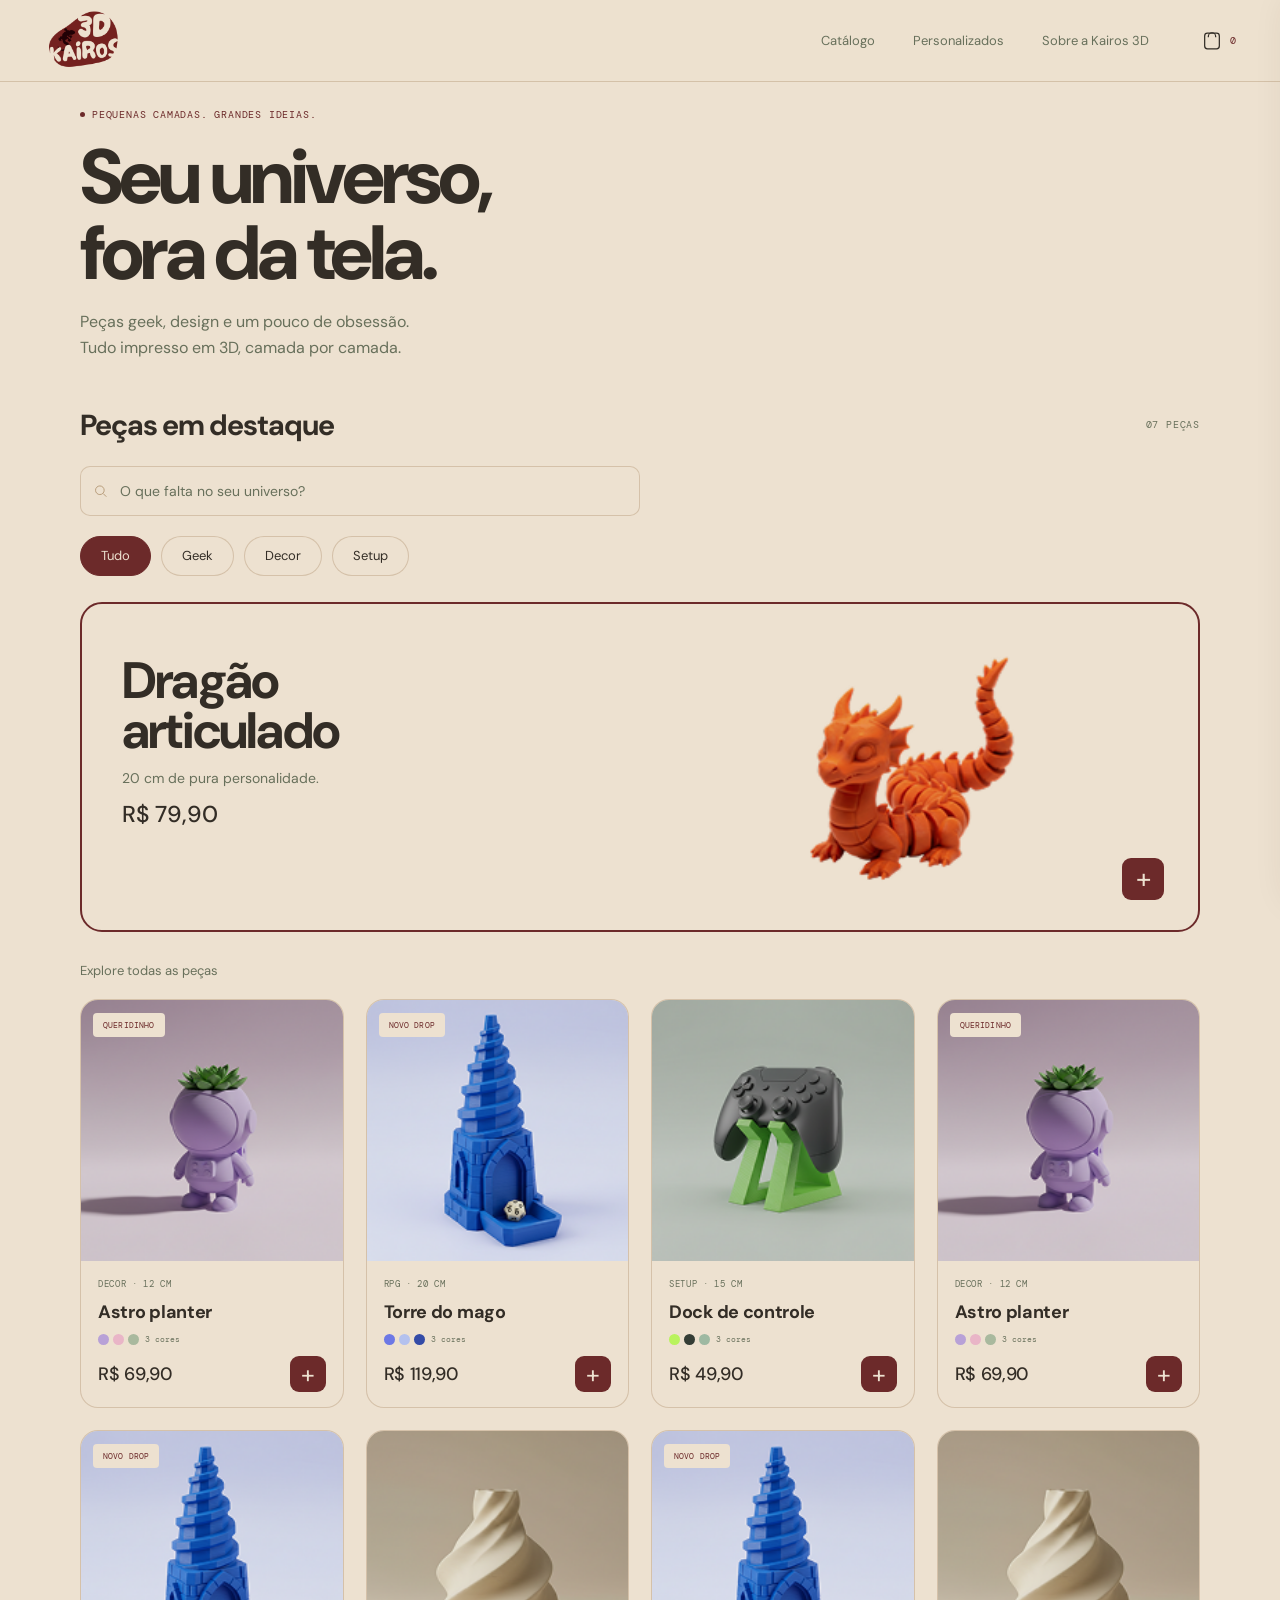
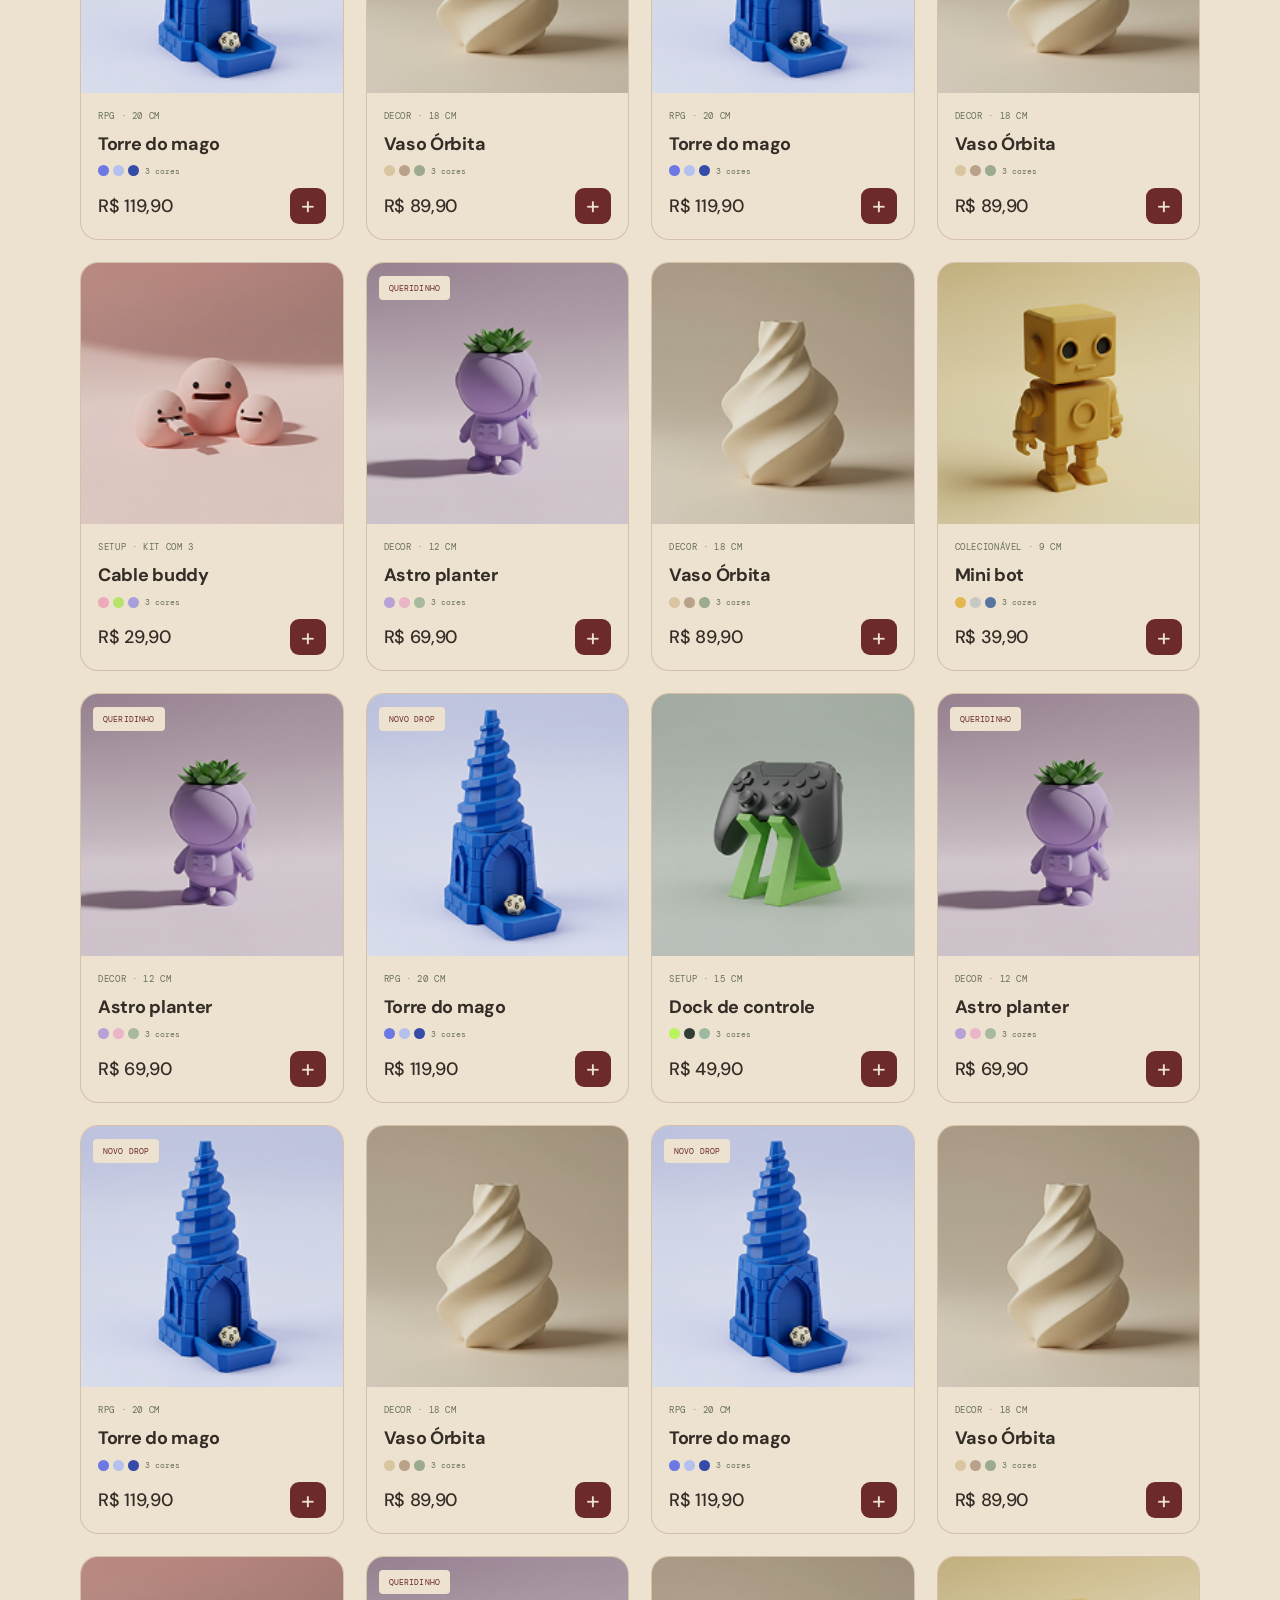
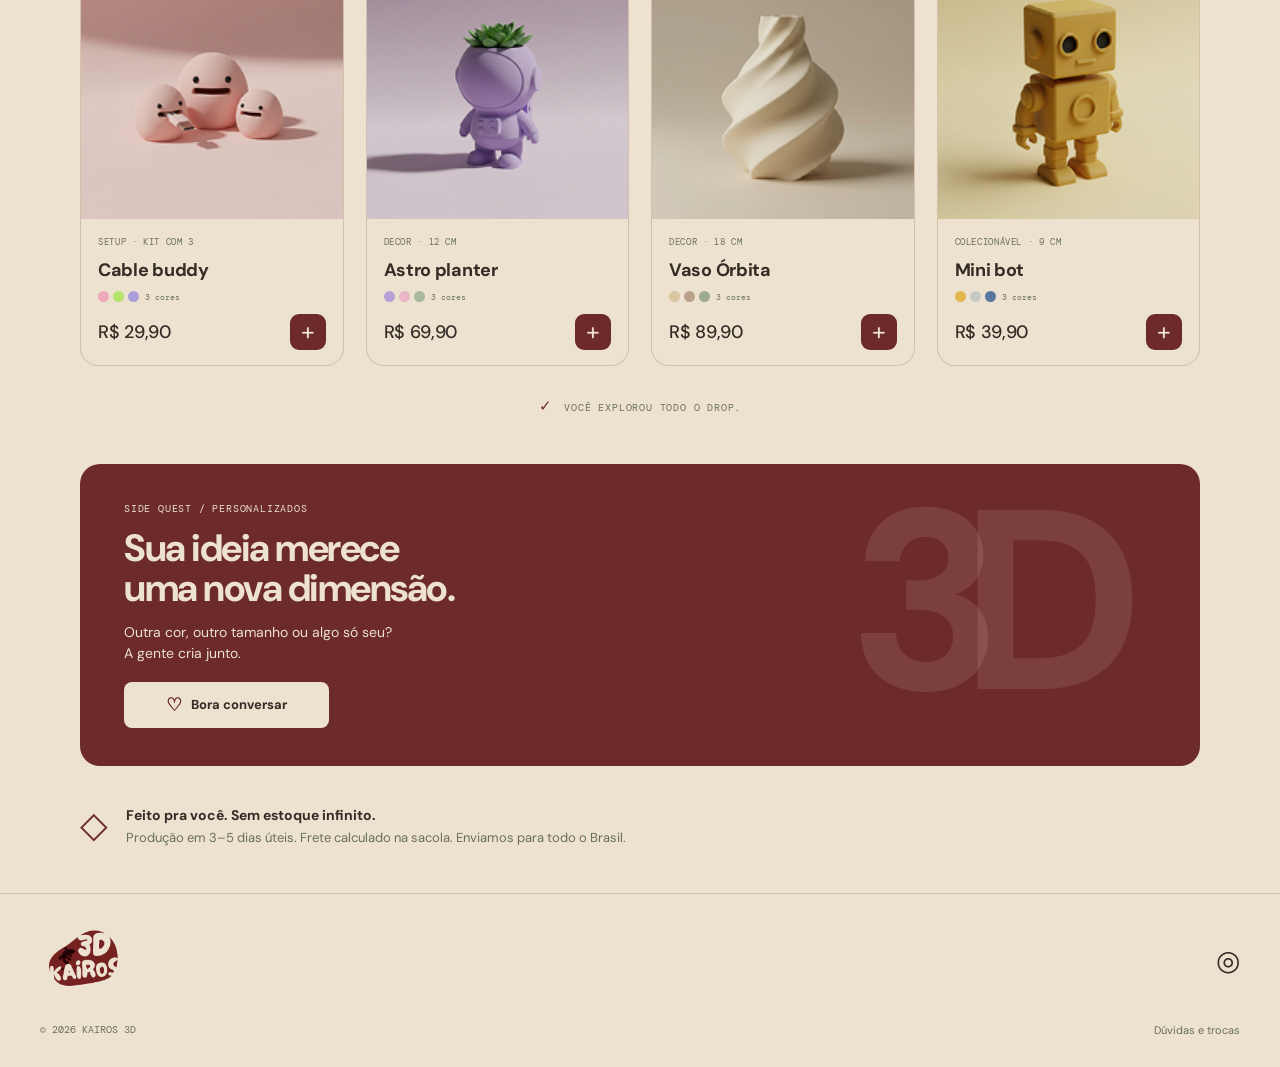
==== commit fdd22f8c: "v2 do site de impressão 3d" ====
--- a/index.html
+++ b/index.html
@@ -14,7 +14,7 @@
 <body>
   <header class="site-header">
     <a class="brand" href="#" aria-label="Kairos 3D, página inicial">
-      <img class="brand-logo" src="assets/logo-transparente.png" alt="Kairos 3D">
+      <img class="brand-logo" src="assets/logo-primaria.png" alt="Kairos 3D">
     </a>
     <nav class="desktop-nav" aria-label="Navegação do site">
       <a href="#catalogo">Catálogo</a>
@@ -52,8 +52,6 @@
 
       <article class="featured">
         <div class="featured-info">
-          <span class="tag">LOOT DA SEMANA</span>
-          <span class="mono drop-code">DROP / 007</span>
           <h3>Dragão<br>articulado</h3>
           <p>20 cm de pura personalidade.</p>
           <strong>R$ 79,90</strong>
@@ -63,27 +61,167 @@
         <a class="featured-link" href="#produto-dragao" aria-label="Ver detalhes do Dragão articulado"></a>
       </article>
 
-      <div class="product-toolbar"><span>Explore todas as peças</span><label class="sort-label"> <select id="sortSelect" aria-label="Ordenar produtos"><option value="featured">Destaques</option><option value="low">Menor preço</option><option value="high">Maior preço</option></select><span>⌄</span></label></div>
+      <div class="product-toolbar">
+        <span>Explore todas as peças</span>
+    </div>
       <div class="product-grid" id="productGrid">
         <article class="product-card" data-id="astro" data-name="Astro planter" data-category="Decor" data-price="69.9">
-          <a class="product-image" href="#produto-astro"><img src="assets/astro-planter.png" alt="Astro planter roxo com pequena planta"><span class="tag image-tag">QUERIDINHO</span></a>
-          <div class="product-info"><span class="product-meta">DECOR · 12 CM</span><h3>Astro planter</h3><div class="swatches"><i></i><i></i><i></i><small>3 cores</small></div><div class="price-row"><strong>R$ 69,90</strong><button class="add-button" data-add="astro" aria-label="Adicionar Astro planter ao carrinho">+</button></div></div>
+          <a class="product-image" href="#produto-astro">
+            <img src="assets/astro-planter.png" alt="Astro planter roxo com pequena planta">
+            <span class="tag image-tag">QUERIDINHO</span>
+          </a>
+          <div class="product-info"><span class="product-meta">DECOR · 12 CM</span>
+            <h3>Astro planter</h3>
+            <div class="swatches">
+              <i></i><i></i><i></i><small>3 cores</small></div>
+            <div class="price-row">
+              <strong>R$ 69,90</strong>
+              <button class="add-button" data-add="astro" aria-label="Adicionar Astro planter ao carrinho">+</button>
+            </div>
+          </div>
+        </article>
+                <article class="product-card" data-id="torre" data-name="Torre do mago" data-category="Geek" data-price="119.9">
+          <a class="product-image" href="#produto-torre"><img src="assets/torre-mago.png" alt="Torre azul de fantasia impressa em 3D"><span class="tag image-tag">NOVO DROP</span></a>
+          <div class="product-info"><span class="product-meta">RPG · 20 CM</span><h3>Torre do mago</h3><div class="swatches blue"><i></i><i></i><i></i><small>3 cores</small></div><div class="price-row"><strong>R$ 119,90</strong><button class="add-button" data-add="torre" aria-label="Adicionar Torre do mago ao carrinho">+</button></div></div>
         </article>
         <article class="product-card" data-id="dock" data-name="Dock de controle" data-category="Setup" data-price="49.9">
           <a class="product-image" href="#produto-dock"><img src="assets/dock-controle.png" alt="Suporte verde para controle de videogame"></a>
           <div class="product-info"><span class="product-meta">SETUP · 15 CM</span><h3>Dock de controle</h3><div class="swatches green"><i></i><i></i><i></i><small>3 cores</small></div><div class="price-row"><strong>R$ 49,90</strong><button class="add-button" data-add="dock" aria-label="Adicionar Dock de controle ao carrinho">+</button></div></div>
         </article>
-        <article class="product-card" data-id="vaso" data-name="Vaso Órbita" data-category="Decor" data-price="89.9">
-          <a class="product-image" href="#produto-vaso"><img src="assets/vaso-orbita.png" alt="Vaso decorativo branco com formato espiral"></a>
-          <div class="product-info"><span class="product-meta">DECOR · 18 CM</span><h3>Vaso Órbita</h3><div class="swatches earth"><i></i><i></i><i></i><small>3 cores</small></div><div class="price-row"><strong>R$ 89,90</strong><button class="add-button" data-add="vaso" aria-label="Adicionar Vaso Órbita ao carrinho">+</button></div></div>
-        </article>
-        <article class="product-card" data-id="torre" data-name="Torre do mago" data-category="Geek" data-price="119.9">
-          <a class="product-image" href="#produto-torre"><img src="assets/torre-mago.png" alt="Torre azul de fantasia impressa em 3D"><span class="tag image-tag">NOVO DROP</span></a>
-          <div class="product-info"><span class="product-meta">RPG · 20 CM</span><h3>Torre do mago</h3><div class="swatches blue"><i></i><i></i><i></i><small>3 cores</small></div><div class="price-row"><strong>R$ 119,90</strong><button class="add-button" data-add="torre" aria-label="Adicionar Torre do mago ao carrinho">+</button></div></div>
+          <article class="product-card" data-id="astro" data-name="Astro planter" data-category="Decor" data-price="69.9">
+          <a class="product-image" href="#produto-astro">
+            <img src="assets/astro-planter.png" alt="Astro planter roxo com pequena planta">
+            <span class="tag image-tag">QUERIDINHO</span>
+          </a>
+          <div class="product-info"><span class="product-meta">DECOR · 12 CM</span>
+            <h3>Astro planter</h3>
+            <div class="swatches">
+              <i></i><i></i><i></i><small>3 cores</small></div>
+            <div class="price-row">
+              <strong>R$ 69,90</strong>
+              <button class="add-button" data-add="astro" aria-label="Adicionar Astro planter ao carrinho">+</button>
+            </div>
+          </div>
+        </article>
+        <article class="product-card" data-id="torre" data-name="Torre do mago" data-category="Geek" data-price="119.9">
+          <a class="product-image" href="#produto-torre"><img src="assets/torre-mago.png" alt="Torre azul de fantasia impressa em 3D"><span class="tag image-tag">NOVO DROP</span></a>
+          <div class="product-info"><span class="product-meta">RPG · 20 CM</span><h3>Torre do mago</h3><div class="swatches blue"><i></i><i></i><i></i><small>3 cores</small></div><div class="price-row"><strong>R$ 119,90</strong><button class="add-button" data-add="torre" aria-label="Adicionar Torre do mago ao carrinho">+</button></div></div>
+        </article>
+        <article class="product-card" data-id="vaso" data-name="Vaso Órbita" data-category="Decor" data-price="89.9">
+          <a class="product-image" href="#produto-vaso"><img src="assets/vaso-orbita.png" alt="Vaso decorativo branco com formato espiral"></a>
+          <div class="product-info"><span class="product-meta">DECOR · 18 CM</span><h3>Vaso Órbita</h3><div class="swatches earth"><i></i><i></i><i></i><small>3 cores</small></div><div class="price-row"><strong>R$ 89,90</strong><button class="add-button" data-add="vaso" aria-label="Adicionar Vaso Órbita ao carrinho">+</button></div></div>
+        </article>
+        <article class="product-card" data-id="torre" data-name="Torre do mago" data-category="Geek" data-price="119.9">
+          <a class="product-image" href="#produto-torre"><img src="assets/torre-mago.png" alt="Torre azul de fantasia impressa em 3D"><span class="tag image-tag">NOVO DROP</span></a>
+          <div class="product-info"><span class="product-meta">RPG · 20 CM</span><h3>Torre do mago</h3><div class="swatches blue"><i></i><i></i><i></i><small>3 cores</small></div><div class="price-row"><strong>R$ 119,90</strong><button class="add-button" data-add="torre" aria-label="Adicionar Torre do mago ao carrinho">+</button></div></div>
+        </article>
+                <article class="product-card" data-id="vaso" data-name="Vaso Órbita" data-category="Decor" data-price="89.9">
+          <a class="product-image" href="#produto-vaso"><img src="assets/vaso-orbita.png" alt="Vaso decorativo branco com formato espiral"></a>
+          <div class="product-info"><span class="product-meta">DECOR · 18 CM</span><h3>Vaso Órbita</h3><div class="swatches earth"><i></i><i></i><i></i><small>3 cores</small></div><div class="price-row"><strong>R$ 89,90</strong><button class="add-button" data-add="vaso" aria-label="Adicionar Vaso Órbita ao carrinho">+</button></div></div>
         </article>
         <article class="product-card" data-id="cable" data-name="Cable buddy" data-category="Setup" data-price="29.9">
           <a class="product-image" href="#produto-cable"><img src="assets/cable-buddy.png" alt="Trio de organizadores de cabo em formato de personagens"></a>
           <div class="product-info"><span class="product-meta">SETUP · KIT COM 3</span><h3>Cable buddy</h3><div class="swatches pink"><i></i><i></i><i></i><small>3 cores</small></div><div class="price-row"><strong>R$ 29,90</strong><button class="add-button" data-add="cable" aria-label="Adicionar Cable buddy ao carrinho">+</button></div></div>
+        </article>
+                <article class="product-card" data-id="astro" data-name="Astro planter" data-category="Decor" data-price="69.9">
+          <a class="product-image" href="#produto-astro">
+            <img src="assets/astro-planter.png" alt="Astro planter roxo com pequena planta">
+            <span class="tag image-tag">QUERIDINHO</span>
+          </a>
+          <div class="product-info"><span class="product-meta">DECOR · 12 CM</span>
+            <h3>Astro planter</h3>
+            <div class="swatches">
+              <i></i><i></i><i></i><small>3 cores</small></div>
+            <div class="price-row">
+              <strong>R$ 69,90</strong>
+              <button class="add-button" data-add="astro" aria-label="Adicionar Astro planter ao carrinho">+</button>
+            </div>
+          </div>
+        </article>
+        <article class="product-card" data-id="vaso" data-name="Vaso Órbita" data-category="Decor" data-price="89.9">
+          <a class="product-image" href="#produto-vaso"><img src="assets/vaso-orbita.png" alt="Vaso decorativo branco com formato espiral"></a>
+          <div class="product-info"><span class="product-meta">DECOR · 18 CM</span><h3>Vaso Órbita</h3><div class="swatches earth"><i></i><i></i><i></i><small>3 cores</small></div><div class="price-row"><strong>R$ 89,90</strong><button class="add-button" data-add="vaso" aria-label="Adicionar Vaso Órbita ao carrinho">+</button></div></div>
+        </article>
+        <article class="product-card" data-id="bot" data-name="Mini bot" data-category="Geek" data-price="39.9">
+          <a class="product-image" href="#produto-bot"><img src="assets/mini-bot.png" alt="Pequeno robô articulado dourado"></a>
+          <div class="product-info"><span class="product-meta">COLECIONÁVEL · 9 CM</span><h3>Mini bot</h3><div class="swatches gold"><i></i><i></i><i></i><small>3 cores</small></div><div class="price-row"><strong>R$ 39,90</strong><button class="add-button" data-add="bot" aria-label="Adicionar Mini bot ao carrinho">+</button></div></div>
+        </article>
+        <article class="product-card" data-id="astro" data-name="Astro planter" data-category="Decor" data-price="69.9">
+          <a class="product-image" href="#produto-astro">
+            <img src="assets/astro-planter.png" alt="Astro planter roxo com pequena planta">
+            <span class="tag image-tag">QUERIDINHO</span>
+          </a>
+          <div class="product-info"><span class="product-meta">DECOR · 12 CM</span>
+            <h3>Astro planter</h3>
+            <div class="swatches">
+              <i></i><i></i><i></i><small>3 cores</small></div>
+            <div class="price-row">
+              <strong>R$ 69,90</strong>
+              <button class="add-button" data-add="astro" aria-label="Adicionar Astro planter ao carrinho">+</button>
+            </div>
+          </div>
+        </article>
+                <article class="product-card" data-id="torre" data-name="Torre do mago" data-category="Geek" data-price="119.9">
+          <a class="product-image" href="#produto-torre"><img src="assets/torre-mago.png" alt="Torre azul de fantasia impressa em 3D"><span class="tag image-tag">NOVO DROP</span></a>
+          <div class="product-info"><span class="product-meta">RPG · 20 CM</span><h3>Torre do mago</h3><div class="swatches blue"><i></i><i></i><i></i><small>3 cores</small></div><div class="price-row"><strong>R$ 119,90</strong><button class="add-button" data-add="torre" aria-label="Adicionar Torre do mago ao carrinho">+</button></div></div>
+        </article>
+        <article class="product-card" data-id="dock" data-name="Dock de controle" data-category="Setup" data-price="49.9">
+          <a class="product-image" href="#produto-dock"><img src="assets/dock-controle.png" alt="Suporte verde para controle de videogame"></a>
+          <div class="product-info"><span class="product-meta">SETUP · 15 CM</span><h3>Dock de controle</h3><div class="swatches green"><i></i><i></i><i></i><small>3 cores</small></div><div class="price-row"><strong>R$ 49,90</strong><button class="add-button" data-add="dock" aria-label="Adicionar Dock de controle ao carrinho">+</button></div></div>
+        </article>
+          <article class="product-card" data-id="astro" data-name="Astro planter" data-category="Decor" data-price="69.9">
+          <a class="product-image" href="#produto-astro">
+            <img src="assets/astro-planter.png" alt="Astro planter roxo com pequena planta">
+            <span class="tag image-tag">QUERIDINHO</span>
+          </a>
+          <div class="product-info"><span class="product-meta">DECOR · 12 CM</span>
+            <h3>Astro planter</h3>
+            <div class="swatches">
+              <i></i><i></i><i></i><small>3 cores</small></div>
+            <div class="price-row">
+              <strong>R$ 69,90</strong>
+              <button class="add-button" data-add="astro" aria-label="Adicionar Astro planter ao carrinho">+</button>
+            </div>
+          </div>
+        </article>
+        <article class="product-card" data-id="torre" data-name="Torre do mago" data-category="Geek" data-price="119.9">
+          <a class="product-image" href="#produto-torre"><img src="assets/torre-mago.png" alt="Torre azul de fantasia impressa em 3D"><span class="tag image-tag">NOVO DROP</span></a>
+          <div class="product-info"><span class="product-meta">RPG · 20 CM</span><h3>Torre do mago</h3><div class="swatches blue"><i></i><i></i><i></i><small>3 cores</small></div><div class="price-row"><strong>R$ 119,90</strong><button class="add-button" data-add="torre" aria-label="Adicionar Torre do mago ao carrinho">+</button></div></div>
+        </article>
+        <article class="product-card" data-id="vaso" data-name="Vaso Órbita" data-category="Decor" data-price="89.9">
+          <a class="product-image" href="#produto-vaso"><img src="assets/vaso-orbita.png" alt="Vaso decorativo branco com formato espiral"></a>
+          <div class="product-info"><span class="product-meta">DECOR · 18 CM</span><h3>Vaso Órbita</h3><div class="swatches earth"><i></i><i></i><i></i><small>3 cores</small></div><div class="price-row"><strong>R$ 89,90</strong><button class="add-button" data-add="vaso" aria-label="Adicionar Vaso Órbita ao carrinho">+</button></div></div>
+        </article>
+        <article class="product-card" data-id="torre" data-name="Torre do mago" data-category="Geek" data-price="119.9">
+          <a class="product-image" href="#produto-torre"><img src="assets/torre-mago.png" alt="Torre azul de fantasia impressa em 3D"><span class="tag image-tag">NOVO DROP</span></a>
+          <div class="product-info"><span class="product-meta">RPG · 20 CM</span><h3>Torre do mago</h3><div class="swatches blue"><i></i><i></i><i></i><small>3 cores</small></div><div class="price-row"><strong>R$ 119,90</strong><button class="add-button" data-add="torre" aria-label="Adicionar Torre do mago ao carrinho">+</button></div></div>
+        </article>
+                <article class="product-card" data-id="vaso" data-name="Vaso Órbita" data-category="Decor" data-price="89.9">
+          <a class="product-image" href="#produto-vaso"><img src="assets/vaso-orbita.png" alt="Vaso decorativo branco com formato espiral"></a>
+          <div class="product-info"><span class="product-meta">DECOR · 18 CM</span><h3>Vaso Órbita</h3><div class="swatches earth"><i></i><i></i><i></i><small>3 cores</small></div><div class="price-row"><strong>R$ 89,90</strong><button class="add-button" data-add="vaso" aria-label="Adicionar Vaso Órbita ao carrinho">+</button></div></div>
+        </article>
+        <article class="product-card" data-id="cable" data-name="Cable buddy" data-category="Setup" data-price="29.9">
+          <a class="product-image" href="#produto-cable"><img src="assets/cable-buddy.png" alt="Trio de organizadores de cabo em formato de personagens"></a>
+          <div class="product-info"><span class="product-meta">SETUP · KIT COM 3</span><h3>Cable buddy</h3><div class="swatches pink"><i></i><i></i><i></i><small>3 cores</small></div><div class="price-row"><strong>R$ 29,90</strong><button class="add-button" data-add="cable" aria-label="Adicionar Cable buddy ao carrinho">+</button></div></div>
+        </article>
+                <article class="product-card" data-id="astro" data-name="Astro planter" data-category="Decor" data-price="69.9">
+          <a class="product-image" href="#produto-astro">
+            <img src="assets/astro-planter.png" alt="Astro planter roxo com pequena planta">
+            <span class="tag image-tag">QUERIDINHO</span>
+          </a>
+          <div class="product-info"><span class="product-meta">DECOR · 12 CM</span>
+            <h3>Astro planter</h3>
+            <div class="swatches">
+              <i></i><i></i><i></i><small>3 cores</small></div>
+            <div class="price-row">
+              <strong>R$ 69,90</strong>
+              <button class="add-button" data-add="astro" aria-label="Adicionar Astro planter ao carrinho">+</button>
+            </div>
+          </div>
+        </article>
+        <article class="product-card" data-id="vaso" data-name="Vaso Órbita" data-category="Decor" data-price="89.9">
+          <a class="product-image" href="#produto-vaso"><img src="assets/vaso-orbita.png" alt="Vaso decorativo branco com formato espiral"></a>
+          <div class="product-info"><span class="product-meta">DECOR · 18 CM</span><h3>Vaso Órbita</h3><div class="swatches earth"><i></i><i></i><i></i><small>3 cores</small></div><div class="price-row"><strong>R$ 89,90</strong><button class="add-button" data-add="vaso" aria-label="Adicionar Vaso Órbita ao carrinho">+</button></div></div>
         </article>
         <article class="product-card" data-id="bot" data-name="Mini bot" data-category="Geek" data-price="39.9">
           <a class="product-image" href="#produto-bot"><img src="assets/mini-bot.png" alt="Pequeno robô articulado dourado"></a>
@@ -111,7 +249,7 @@
     </section>
   </main>
 
-  <footer class="site-footer page-gutter"><div class="footer-brand"><a class="brand" href="#" aria-label="Kairos 3D, página inicial"><img class="brand-logo" src="assets/logo-transparente.png" alt="Kairos 3D"></a><a class="instagram" href="https://instagram.com/" aria-label="Instagram">◎</a></div><div class="footer-bottom"><span>© 2026 KAIROS 3D</span><a href="#personalizados">Dúvidas e trocas</a></div></footer>
+  <footer class="site-footer page-gutter"><div class="footer-brand"><a class="brand" href="#" aria-label="Kairos 3D, página inicial"><img class="brand-logo" src="assets/logo-primaria.png" alt="Kairos 3D"></a><a class="instagram" href="https://instagram.com/" aria-label="Instagram">◎</a></div><div class="footer-bottom"><span>© 2026 KAIROS 3D</span><a href="#personalizados">Dúvidas e trocas</a></div></footer>
 
   <aside class="cart-drawer" id="cartDrawer" aria-label="Carrinho" aria-hidden="true">
     <div class="drawer-head"><h2>Sua sacola</h2><button id="closeCart" aria-label="Fechar carrinho">×</button></div>
--- a/style.css
+++ b/style.css
@@ -1,223 +1,1586 @@
-*{box-sizing:border-box} :root{--paper:#fff5ee;--ink:#20291c;--muted:#88796d;--line:#ead4c8;--orange:#ff914d;--orange-dark:#f47e37;--tile:#f7ebe4;--mono:"DM Mono",monospace;--sans:"DM Sans",Arial,sans-serif} html{scroll-behavior:smooth} body{margin:0;background:var(--paper);color:var(--ink);font-family:var(--sans);-webkit-font-smoothing:antialiased} a{color:inherit;text-decoration:none} button,input,select{font:inherit} button{cursor:pointer}.page-gutter{padding-left:18px;padding-right:18px}.site-header{height:72px;border-bottom:1px solid var(--line);display:flex;align-items:center;justify-content:space-between;padding:0 18px;position:sticky;top:0;background:rgba(255,245,238,.96);backdrop-filter:blur(12px);z-index:10}.brand{display:inline-flex;align-items:center;gap:7px}.brand-mark{width:28px;height:30px;fill:none;stroke:var(--orange);stroke-width:1.25;stroke-linejoin:round}.brand-name{font-size:20px;font-weight:800;letter-spacing:-1px}.brand-sub{font:9px/1.05 var(--mono);color:var(--orange);margin-left:2px}.header-actions{display:flex;align-items:center;gap:18px}.icon-button{border:0;background:none;color:var(--ink);padding:4px;display:flex;align-items:center;gap:7px}.cart-button svg{width:22px;height:22px;fill:none;stroke:currentColor;stroke-width:1.35}.cart-button span{font:10px var(--mono);color:var(--orange-dark)}.menu-button{width:25px;height:25px;display:flex;flex-direction:column;justify-content:center;gap:5px}.menu-button span{width:18px;height:1px;background:var(--ink);display:block}.intro{padding-top:26px}.eyebrow,.mono,.product-meta{font-family:var(--mono);font-size:9px;letter-spacing:.08em;color:var(--muted)}.eyebrow{color:var(--orange-dark);display:flex;align-items:center;gap:7px;margin:0 0 10px}.eyebrow i{width:5px;height:5px;border-radius:50%;background:var(--orange)}h1,h2,h3,p{margin-top:0}.intro h1{font-size:34px;line-height:1.06;letter-spacing:-1.6px;margin:0 0 12px;font-weight:800}.intro-copy{font-size:13px;line-height:1.55;color:var(--muted);margin-bottom:27px}.section-heading{display:flex;align-items:center;justify-content:space-between;margin-bottom:17px}.section-heading h2{font-size:21px;letter-spacing:-.6px;margin:0}.section-heading .mono{font-size:9px}.search-box{height:44px;border:1px solid var(--line);border-radius:8px;background:#f8ece5;display:flex;align-items:center;gap:10px;padding:0 12px}.search-box svg{width:16px;height:16px;fill:none;stroke:#9a8a7d;stroke-width:1.5}.search-box input{border:0;outline:0;background:transparent;width:100%;font-size:12px;color:var(--ink)}.search-box input::placeholder{color:#8c8077}.filters{display:flex;gap:7px;margin:17px 0}.filter{height:36px;padding:0 15px;border:1px solid var(--line);border-radius:20px;background:#fffdfa;font-size:12px;color:var(--ink)}.filter.active{background:var(--orange);border-color:var(--orange);color:white}.featured{height:203px;border-radius:16px;background:var(--tile);position:relative;overflow:hidden;padding:16px;display:flex;margin:17px 0 18px}.featured-info{position:relative;z-index:2;max-width:56%}.tag{display:inline-flex;align-items:center;background:var(--orange);color:white;border-radius:4px;padding:5px 7px;font:8px var(--mono);letter-spacing:.02em}.drop-code{position:absolute;right:0;top:0;font-size:8px}.featured h3{font-size:25px;line-height:1.02;letter-spacing:-.8px;margin:11px 0 10px}.featured p{font-size:10px;color:var(--muted);margin-bottom:8px}.featured-info>strong{font-size:17px;font-weight:500}.featured>img{position:absolute;width:52%;height:82%;object-fit:contain;right:2%;bottom:7%;z-index:1;mix-blend-mode:multiply}.add-button{border:0;background:var(--orange);color:white;border-radius:9px;width:31px;height:31px;font-size:23px;line-height:1;display:grid;place-items:center;position:relative;z-index:3;transition:transform .15s,background .15s}.add-button:active{transform:scale(.92);background:var(--orange-dark)}.featured-add{position:absolute;right:16px;bottom:16px}.featured-link{position:absolute;inset:0;z-index:1}.product-toolbar{display:flex;align-items:center;justify-content:space-between;color:var(--muted);font-size:11px;margin:0 0 16px}.sort-label{display:flex;align-items:center;gap:6px;color:var(--ink);font-weight:600}.sort-label select{appearance:none;border:0;background:transparent;color:var(--ink);font-size:11px;font-weight:600;outline:0;padding-right:1px}.sort-label span{font-size:14px;color:var(--muted)}.product-grid{display:grid;grid-template-columns:repeat(2,minmax(0,1fr));gap:12px}.product-card{border:1px solid var(--line);border-radius:15px;background:#fffdfa;overflow:hidden;min-width:0}.product-image{height:auto;aspect-ratio:1/1.02;display:block;position:relative;background:#e9ddd6;overflow:hidden}.product-image img{width:100%;height:100%;object-fit:cover;display:block;transition:transform .3s}.product-card:hover .product-image img{transform:scale(1.035)}.image-tag{position:absolute;top:9px;left:8px;background:#fffdfa;color:var(--orange-dark);font-size:7px}.product-info{padding:10px 10px 9px}.product-meta{font-size:8px;letter-spacing:.07em;display:block}.product-info h3{font-size:14px;letter-spacing:-.3px;margin:7px 0 7px;white-space:nowrap;overflow:hidden;text-overflow:ellipsis}.swatches{height:10px;display:flex;align-items:center;gap:4px;margin-bottom:7px}.swatches i{width:9px;height:9px;border-radius:50%;background:#b8a1d7}.swatches i:nth-child(2){background:#e9b5c7}.swatches i:nth-child(3){background:#a9b99e}.swatches small{font:7px var(--mono);color:var(--muted);margin-left:2px}.swatches.green i:nth-child(1){background:#b9f35d}.swatches.green i:nth-child(2){background:#343d35}.swatches.green i:nth-child(3){background:#9eb9a2}.swatches.earth i:nth-child(1){background:#d9c5a0}.swatches.earth i:nth-child(2){background:#b9a18a}.swatches.earth i:nth-child(3){background:#9caa8d}.swatches.blue i:nth-child(1){background:#6d78e5}.swatches.blue i:nth-child(2){background:#b4c1ee}.swatches.blue i:nth-child(3){background:#344ba7}.swatches.pink i:nth-child(1){background:#eea9ba}.swatches.pink i:nth-child(2){background:#b6e36b}.swatches.pink i:nth-child(3){background:#a9a0db}.swatches.gold i:nth-child(1){background:#e3b74d}.swatches.gold i:nth-child(2){background:#c7c9c5}.swatches.gold i:nth-child(3){background:#5875a0}.price-row{display:flex;align-items:center;justify-content:space-between}.price-row strong{font-size:15px;font-weight:500;letter-spacing:-.3px}.price-row .add-button{width:30px;height:30px}.all-seen{text-align:center;font:9px var(--mono);letter-spacing:.08em;color:var(--muted);margin:22px 0 30px}.all-seen span{color:var(--orange);font-size:15px;margin-right:5px}.empty-state{text-align:center;padding:24px;color:var(--muted);font-size:13px}.custom-cta{margin-bottom:25px}.cta-panel{background:var(--orange);border-radius:15px;padding:20px 18px 18px;color:white}.cta-panel .mono{color:white;font-size:9px;margin-bottom:10px}.cta-panel h2{font-size:23px;line-height:1.12;letter-spacing:-.7px;margin-bottom:12px}.cta-panel>p:not(.mono){font-size:12px;line-height:1.5;margin-bottom:10px}.cta-button{height:40px;border-radius:8px;background:#fffdfa;color:var(--ink);display:flex;align-items:center;justify-content:center;gap:9px;font-size:12px;font-weight:700}.cta-button span{font-size:18px;color:var(--orange)}.shipping{display:flex;gap:14px;align-items:flex-start;padding-top:0;padding-bottom:22px}.shipping-icon{font-size:28px;color:var(--orange);line-height:1}.shipping strong{font-size:12px}.shipping p{font-size:11px;line-height:1.5;color:var(--muted);margin:3px 0 0}.site-footer{border-top:1px solid var(--line);padding-top:22px;padding-bottom:24px}.footer-brand{display:flex;justify-content:space-between;align-items:center}.instagram{font-size:24px}.footer-bottom{display:flex;justify-content:space-between;margin-top:22px;font-size:10px;color:var(--muted)}.footer-bottom span{font:9px var(--mono)}[hidden]{display:none!important}
-/* Product detail */
-.product-page-top{padding-top:22px;padding-bottom:36px;display:flex;align-items:center;justify-content:space-between}.back-link{font-size:13px}.product-page-top .mono{font-size:9px}.detail-image{height:310px;background:var(--tile);border-radius:16px;position:relative;overflow:hidden;display:grid;place-items:center}.detail-image img{width:82%;height:82%;object-fit:contain;mix-blend-mode:multiply}.detail-image .tag{position:absolute;left:16px;top:16px;z-index:1}.detail-drop{position:absolute;right:16px;top:21px;font-size:8px}.detail-copy{padding-top:20px}.detail-copy h1{font-size:37px;line-height:1.03;letter-spacing:-1.4px;margin:13px 0 14px}.detail-copy>p{font-size:14px;line-height:1.55;color:var(--muted);margin-bottom:24px}.detail-price{border-top:1px solid var(--line);border-bottom:1px solid var(--line);padding:18px 0;display:flex;align-items:flex-end;justify-content:space-between}.detail-price>div{display:flex;flex-direction:column;gap:7px}.detail-price>div>strong{font-size:32px;letter-spacing:-1.3px}.production{text-align:right}.production strong{font-size:13px;font-weight:500}.detail-actions{padding-top:21px}.detail-actions>p{font-size:13px;line-height:1.55;color:var(--muted);margin-bottom:11px}.primary-action,.secondary-action{height:52px;border-radius:9px;display:flex;align-items:center;justify-content:center;gap:10px;font-size:14px;font-weight:600}.primary-action{background:var(--orange);color:#171e15}.primary-action span,.secondary-action span{font-size:20px}.secondary-action{border:1px solid var(--line);margin-top:11px}.detail-signoff{text-align:center;font-size:8px;letter-spacing:.12em;margin:22px 0 28px}.product-page-top+.detail{padding-bottom:0}
-/* Cart drawer */
-.cart-drawer{position:fixed;z-index:30;right:0;top:0;height:100dvh;width:min(390px,90vw);background:var(--paper);padding:22px;transform:translateX(105%);transition:transform .25s;display:flex;flex-direction:column;box-shadow:-12px 0 35px #33251b18}.cart-drawer.open{transform:translateX(0)}.drawer-backdrop{position:fixed;inset:0;background:#21180f55;z-index:29;opacity:0;pointer-events:none;transition:opacity .25s}.drawer-backdrop.open{opacity:1;pointer-events:auto}.drawer-head{display:flex;align-items:center;justify-content:space-between;border-bottom:1px solid var(--line);padding-bottom:15px}.drawer-head h2{margin:0;font-size:22px}.drawer-head button{border:0;background:none;font-size:28px}.cart-items{flex:1;overflow:auto;padding:16px 0}.cart-empty{font-size:13px;color:var(--muted)}.cart-line{display:grid;grid-template-columns:1fr auto;gap:5px 10px;padding:12px 0;border-bottom:1px solid var(--line)}.cart-line strong{font-size:13px}.cart-line small{color:var(--muted);font-size:11px}.cart-line button{grid-column:2;grid-row:1/3;border:1px solid var(--line);background:transparent;border-radius:6px;padding:4px 8px;color:var(--muted)}.cart-total{display:flex;justify-content:space-between;padding:15px 0;border-top:1px solid var(--line)}.cart-total strong{font-size:18px}.checkout{height:48px}.cart-note{text-align:center;font-size:10px;color:var(--muted);margin:10px 0 0}.toast{position:fixed;bottom:20px;left:50%;transform:translate(-50%,20px);background:var(--ink);color:white;padding:11px 16px;border-radius:8px;font-size:12px;opacity:0;pointer-events:none;transition:.2s;z-index:40;white-space:nowrap}.toast.show{opacity:1;transform:translate(-50%,0)}
-@media(min-width:600px){.page-gutter{padding-left:max(24px,calc((100vw - 920px)/2));padding-right:max(24px,calc((100vw - 920px)/2))}.site-header{padding-left:max(24px,calc((100vw - 920px)/2));padding-right:max(24px,calc((100vw - 920px)/2))}.intro{padding-top:54px}.intro h1{font-size:52px}.intro-copy{font-size:16px}.catalog{max-width:1000px;margin:auto}.product-grid{grid-template-columns:repeat(3,minmax(0,1fr));gap:18px}.featured{height:250px}.featured h3{font-size:32px}.featured>img{width:43%;height:95%}.product-image{aspect-ratio:1/1}.product-info{padding:14px}.product-info h3{font-size:17px}.detail{max-width:820px;margin:auto}.detail-image{height:520px}.detail-image img{width:65%;height:90%}.detail-copy h1{font-size:52px}.product-page-top{max-width:920px;margin:auto}.site-footer{margin-top:20px}.custom-cta,.shipping{max-width:1000px;margin-left:auto;margin-right:auto}.cta-panel{padding:28px}.cta-panel h2{font-size:32px}}
-@media(max-width:360px){.intro h1{font-size:31px}.product-info{padding:8px}.product-info h3{font-size:13px}.price-row strong{font-size:14px}.featured h3{font-size:22px}.featured-info{max-width:60%}}
-
-.quick-menu{position:absolute;right:16px;top:62px;z-index:20;min-width:155px;padding:8px;background:#fffdfa;border:1px solid var(--line);border-radius:10px;box-shadow:0 10px 25px #30231818;display:grid;gap:2px}.quick-menu a{font-size:12px;padding:10px;border-radius:6px}.quick-menu a:hover{background:var(--tile)}
-
-
-/* Desktop layout — mantém a composição mobile e reorganiza os blocos em telas amplas */
-.desktop-nav{display:none}
-@media (min-width: 1024px){
-  .page-gutter{
-    padding-left:40px;
-    padding-right:40px;
-  }
-  .site-header{
-    height:82px;
-    padding:0 max(40px,calc((100vw - 1200px)/2));
-  }
-  .brand-mark{width:32px;height:34px}
-  .brand-name{font-size:23px}
-  .desktop-nav{display:flex;align-items:center;gap:38px;margin-left:auto;margin-right:48px}
-  .desktop-nav a{font-size:13px;color:var(--muted);transition:color .2s}
-  .desktop-nav a:hover{color:var(--orange-dark)}
-  .header-actions{gap:12px}
-  .menu-button{display:none}
-  .intro{
-    max-width:1200px;
-    margin:0 auto;
-    padding-top:78px;
-    padding-bottom:44px;
-  }
-  .eyebrow{font-size:10px;margin-bottom:18px}
-  .intro h1{font-size:clamp(58px,6vw,78px);line-height:.99;letter-spacing:-3.8px;margin-bottom:18px}
-  .intro-copy{font-size:16px;line-height:1.65;margin-bottom:0}
-  .catalog{max-width:1200px;margin:0 auto}
-  .section-heading{margin-bottom:22px}
-  .section-heading h2{font-size:29px;letter-spacing:-1px}
-  .section-heading .mono{font-size:10px}
-  .search-box{max-width:560px;height:50px;border-radius:10px}
-  .search-box input{font-size:14px}
-  .filters{gap:10px;margin:20px 0 26px}
-  .filter{height:40px;padding:0 20px;font-size:13px}
-  .featured{
-    height:330px;
-    border-radius:22px;
-    padding:34px 40px;
-    margin:26px 0 30px;
-  }
-  .featured-info{max-width:46%}
-  .tag{font-size:9px;padding:7px 10px}
-  .drop-code{font-size:10px}
-  .featured h3{font-size:clamp(38px,4vw,52px);line-height:.98;letter-spacing:-1.8px;margin:18px 0 13px}
-  .featured p{font-size:14px;margin-bottom:12px}
-  .featured-info>strong{font-size:23px}
-  .featured>img{width:43%;height:94%;right:5%;bottom:1%}
-  .featured-add{right:34px;bottom:30px;width:42px;height:42px;font-size:28px}
-  .product-toolbar{font-size:13px;margin-bottom:20px}
-  .sort-label select{font-size:13px}
-  .product-grid{grid-template-columns:repeat(4,minmax(0,1fr));gap:22px}
-  .product-card{border-radius:18px;transition:transform .2s,box-shadow .2s}
-  .product-card:hover{transform:translateY(-4px);box-shadow:0 14px 30px #39271912}
-  .product-image{aspect-ratio:1/1}
-  .image-tag{top:13px;left:12px;font-size:8px}
-  .product-info{padding:17px 17px 15px}
-  .product-meta{font-size:9px}
-  .product-info h3{font-size:18px;margin:10px 0}
-  .swatches{margin-bottom:12px}
-  .swatches i{width:11px;height:11px}
-  .swatches small{font-size:8px}
-  .price-row strong{font-size:18px}
-  .price-row .add-button{width:36px;height:36px;font-size:25px}
-  .all-seen{font-size:10px;margin:30px 0 48px}
-  .custom-cta{max-width:1200px;margin:0 auto 30px}
-  .cta-panel{
-    min-height:250px;
-    border-radius:20px;
-    padding:38px 44px;
-    display:flex;
-    flex-direction:column;
-    align-items:flex-start;
-    justify-content:center;
-    background:var(--orange);
-    position:relative;
-    overflow:hidden;
-  }
-  .cta-panel:after{
-    content:"3D";
-    position:absolute;
-    right:8%;top:50%;transform:translateY(-55%);
-    font-size:clamp(150px,20vw,260px);font-weight:800;line-height:1;
-    letter-spacing:-.12em;color:#ffffff20;pointer-events:none;
-  }
-  .cta-panel .mono{font-size:10px;margin-bottom:14px}
-  .cta-panel h2{font-size:38px;line-height:1.05;letter-spacing:-1.5px;margin-bottom:13px}
-  .cta-panel>p:not(.mono){font-size:14px;margin-bottom:18px}
-  .cta-button{width:205px;height:46px;font-size:13px;position:relative;z-index:1}
-  .shipping{
-    max-width:1200px;margin:0 auto;
-    padding:8px 0 34px;
-    align-items:center;
-    gap:18px;
-  }
-  .shipping-icon{font-size:36px}
-  .shipping strong{font-size:14px}
-  .shipping p{font-size:13px}
-  .site-footer{
-    padding:28px max(40px,calc((100vw - 1200px)/2)) 30px;
-    margin-top:12px;
-  }
-  .instagram{font-size:28px}
-  .footer-bottom{font-size:11px;margin-top:25px}
-  .footer-bottom span{font-size:10px}
-  /* Página de produto em duas colunas */
-  .product-page-top{
-    max-width:1200px;margin:0 auto;
-    padding-top:34px;padding-bottom:28px;
-  }
-  .back-link{font-size:14px}
-  .detail{
-    max-width:1200px;margin:0 auto;
-    display:grid;
-    grid-template-columns:minmax(0,1.08fr) minmax(380px,.92fr);
-    grid-template-rows:auto auto 1fr;
-    column-gap:72px;
-    align-items:start;
-    padding-bottom:70px;
-  }
-  .detail-image{
-    grid-column:1;grid-row:1 / span 3;
-    height:min(650px,55vw);
-    min-height:520px;
-    border-radius:22px;
-  }
-  .detail-image img{width:76%;height:88%}
-  .detail-image .tag{left:22px;top:22px}
-  .detail-drop{right:22px;top:26px;font-size:10px}
-  .detail-copy{grid-column:2;grid-row:1;padding-top:22px}
-  .detail-copy .product-meta{font-size:10px}
-  .detail-copy h1{font-size:clamp(48px,5vw,66px);line-height:.98;letter-spacing:-2.5px;margin:18px 0 20px}
-  .detail-copy>p{font-size:16px;line-height:1.7;margin-bottom:28px}
-  .detail-price{grid-column:2;grid-row:2;padding:22px 0}
-  .detail-price>div>strong{font-size:38px}
-  .production strong{font-size:14px}
-  .detail-actions{grid-column:2;grid-row:3;padding-top:24px}
-  .detail-actions>p{font-size:14px;line-height:1.65;margin-bottom:16px}
-  .primary-action,.secondary-action{height:56px;font-size:15px}
-  .detail-signoff{grid-column:2;grid-row:4;text-align:left;font-size:9px;margin:25px 0 0}
-}
-@media (min-width: 1440px){
-  .intro{padding-top:92px;padding-bottom:54px}
-  .featured{height:360px}
-  .product-grid{gap:26px}
-}
-
-/* Layout responsivo para catálogo, conteúdo e detalhe do produto */
-@media (max-width: 599px){
-  .intro{padding-top:38px}
-  .catalog{padding-top:4px}
-  .product-toolbar{gap:12px;flex-wrap:wrap}
-  .product-toolbar>span{font-size:11px}
-  .sort-label{margin-left:auto}
-  .featured{min-height:210px;height:clamp(210px,58vw,260px)}
-  .featured-info{max-width:54%}
-  .featured>img{width:48%;height:78%;right:1%;bottom:8%}
-  .featured-add{right:12px;bottom:12px}
-  .detail-image{height:clamp(270px,85vw,390px)}
-  .detail-price{gap:12px}
-  .detail-price>div>strong{font-size:clamp(25px,8vw,32px)}
-  .production strong{font-size:12px}
-  .shipping{padding-top:4px}
-}
-
-@media (min-width: 600px) and (max-width: 1023px){
-  .page-gutter{padding-left:clamp(24px,5vw,52px);padding-right:clamp(24px,5vw,52px)}
-  .intro,.product-page-top,.detail{max-width:880px;margin-left:auto;margin-right:auto}
-  .intro{padding-top:64px;padding-bottom:22px}
-  .catalog,.custom-cta,.shipping{max-width:880px;margin-left:auto;margin-right:auto}
-  .product-grid{grid-template-columns:repeat(2,minmax(0,1fr));gap:20px}
-  .product-image{aspect-ratio:1/1}
-  .product-info{padding:16px}
-  .product-info h3{font-size:18px}
-  .price-row strong{font-size:17px}
-  .featured{height:clamp(250px,34vw,320px);padding:28px}
-  .featured-info{max-width:48%}
-  .featured h3{font-size:clamp(32px,4.2vw,44px)}
-  .featured>img{width:45%;height:92%;right:3%;bottom:2%}
-  .cta-panel{padding:32px}
-  .cta-button{max-width:240px}
-  .shipping{padding:8px 0 28px}
-  .detail-image{height:clamp(360px,60vw,440px)}
-}
-
-@media (min-width: 760px) and (max-width: 1023px){
-  .product-grid{grid-template-columns:repeat(3,minmax(0,1fr));gap:18px}
-  .detail{display:grid;grid-template-columns:minmax(0,1fr) minmax(0,1fr);gap:0 36px;align-items:start}
-  .detail-image{grid-column:1;grid-row:1 / span 4;height:clamp(420px,58vw,560px)}
-  .detail-image img{width:82%;height:88%}
-  .detail-copy{grid-column:2;grid-row:1;padding-top:12px}
-  .detail-copy h1{font-size:clamp(38px,5vw,52px)}
-  .detail-price{grid-column:2;grid-row:2;gap:12px}
-  .detail-price>div>strong{font-size:clamp(26px,3.8vw,34px)}
-  .detail-actions{grid-column:2;grid-row:3}
-  .detail-signoff{grid-column:2;grid-row:4;text-align:left}
-}
-
-@media (min-width: 1024px){
-  .shipping{padding:8px 40px 34px}
-}
-
-@media (max-width: 420px){
-  .product-toolbar{align-items:flex-start}
-  .sort-label{font-size:11px}
-  .sort-label select{font-size:11px}
-  .detail-price{align-items:flex-start;flex-direction:column}
-  .production{text-align:left}
-  .detail-price>div>strong{font-size:30px}
-}
- .brand-logo{display:block;width:72px;height:61px;object-fit:contain;mix-blend-mode:multiply}
- @media(min-width:1024px){.brand-logo{width:88px;height:76px}}
+* {
+  box-sizing: border-box;
+}
+
+html {
+  scroll-behavior: smooth;
+}
+
+body {
+  margin: 0;
+  background: #EDE1D0;
+  color: #332D26;
+  font-family: "DM Sans", Arial, sans-serif;
+  -webkit-font-smoothing: antialiased;
+}
+
+a {
+  color: inherit;
+  text-decoration: none;
+}
+
+button,
+input,
+select {
+  font: inherit;
+}
+
+button {
+  cursor: pointer;
+}
+
+.page-gutter {
+  padding-right: 18px;
+  padding-left: 18px;
+}
+
+.site-header {
+  position: sticky;
+  z-index: 10;
+  top: 0;
+  display: flex;
+  height: 72px;
+  align-items: center;
+  justify-content: space-between;
+  padding: 0 18px;
+  border-bottom: 1px solid rgba(182, 154, 120, 0.45);
+  background: rgba(237, 225, 208, 0.96);
+  backdrop-filter: blur(12px);
+}
+
+.brand {
+  display: inline-flex;
+  align-items: center;
+  gap: 7px;
+}
+
+.brand-mark {
+  width: 28px;
+  height: 30px;
+  fill: none;
+  stroke: #6C2A2A;
+  stroke-width: 1.25;
+  stroke-linejoin: round;
+}
+
+.brand-name {
+  font-size: 20px;
+  font-weight: 800;
+  letter-spacing: -1px;
+}
+
+.brand-sub {
+  margin-left: 2px;
+  color: #6C2A2A;
+  font: 9px/1.05 "DM Mono", monospace;
+}
+
+.brand-logo {
+  display: block;
+  width: 72px;
+  height: 61px;
+  -o-object-fit: contain;
+     object-fit: contain;
+  mix-blend-mode: multiply;
+}
+
+.header-actions {
+  display: flex;
+  align-items: center;
+  gap: 18px;
+}
+
+.icon-button {
+  display: flex;
+  align-items: center;
+  gap: 7px;
+  padding: 4px;
+  border: 0;
+  background: none;
+  color: #332D26;
+}
+
+.cart-button svg {
+  width: 22px;
+  height: 22px;
+  fill: none;
+  stroke: currentColor;
+  stroke-width: 1.35;
+}
+.cart-button span {
+  color: #6C2A2A;
+  font: 10px "DM Mono", monospace;
+}
+
+.menu-button {
+  display: flex;
+  width: 25px;
+  height: 25px;
+  flex-direction: column;
+  justify-content: center;
+  gap: 5px;
+}
+.menu-button span {
+  display: block;
+  width: 18px;
+  height: 1px;
+  background: #332D26;
+}
+
+.intro {
+  padding-top: 26px;
+}
+
+.eyebrow,
+.mono,
+.product-meta {
+  color: #68705B;
+  font-family: "DM Mono", monospace;
+  font-size: 9px;
+  letter-spacing: 0.08em;
+}
+
+.eyebrow {
+  display: flex;
+  align-items: center;
+  gap: 7px;
+  margin: 0 0 10px;
+  color: #6C2A2A;
+}
+.eyebrow i {
+  width: 5px;
+  height: 5px;
+  border-radius: 50%;
+  background: #6C2A2A;
+}
+
+h1,
+h2,
+h3,
+p {
+  margin-top: 0;
+}
+
+.intro h1 {
+  margin: 0 0 12px;
+  font-size: 34px;
+  font-weight: 800;
+  line-height: 1.06;
+  letter-spacing: -1.6px;
+}
+
+.intro-copy {
+  margin-bottom: 27px;
+  color: #68705B;
+  font-size: 13px;
+  line-height: 1.55;
+}
+
+.section-heading {
+  display: flex;
+  align-items: center;
+  justify-content: space-between;
+  margin-bottom: 17px;
+}
+.section-heading h2 {
+  margin: 0;
+  font-size: 21px;
+  letter-spacing: -0.6px;
+}
+.section-heading .mono {
+  font-size: 9px;
+}
+
+.search-box {
+  display: flex;
+  height: 44px;
+  align-items: center;
+  gap: 10px;
+  padding: 0 12px;
+  border: 1px solid rgba(182, 154, 120, 0.45);
+  border-radius: 8px;
+  background: #EDE1D0;
+}
+.search-box svg {
+  width: 16px;
+  height: 16px;
+  fill: none;
+  stroke: #B69A78;
+  stroke-width: 1.5;
+}
+.search-box input {
+  width: 100%;
+  border: 0;
+  outline: 0;
+  background: transparent;
+  color: #332D26;
+  font-size: 12px;
+}
+.search-box input::-moz-placeholder {
+  color: #68705B;
+}
+.search-box input::placeholder {
+  color: #68705B;
+}
+
+.filters {
+  display: flex;
+  gap: 7px;
+  margin: 17px 0;
+}
+
+.filter {
+  height: 36px;
+  padding: 0 15px;
+  border: 1px solid rgba(182, 154, 120, 0.45);
+  border-radius: 20px;
+  background: #EDE1D0;
+  color: #332D26;
+  font-size: 12px;
+}
+.filter.active {
+  border-color: #6C2A2A;
+  background: #6C2A2A;
+  color: #EDE1D0;
+}
+
+.featured {
+  position: relative;
+  display: flex;
+  height: 203px;
+  overflow: hidden;
+  margin: 17px 0 18px;
+  padding: 16px;
+  border-radius: 16px;
+  border: solid 2px #6C2A2A;
+}
+.featured h3 {
+  margin: 11px 0 10px;
+  font-size: 25px;
+  line-height: 1.02;
+  letter-spacing: -0.8px;
+}
+.featured p {
+  margin-bottom: 8px;
+  color: #68705B;
+  font-size: 10px;
+}
+.featured > img {
+  position: absolute;
+  z-index: 1;
+  right: 2%;
+  bottom: 7%;
+  width: 52%;
+  height: 82%;
+  -o-object-fit: contain;
+     object-fit: contain;
+  mix-blend-mode: multiply;
+}
+
+.featured-info {
+  position: relative;
+  z-index: 2;
+  max-width: 56%;
+}
+.featured-info > strong {
+  font-size: 17px;
+  font-weight: 500;
+}
+
+.tag {
+  display: inline-flex;
+  align-items: center;
+  padding: 5px 7px;
+  border-radius: 4px;
+  font: 8px "DM Mono", monospace;
+  letter-spacing: 0.02em;
+}
+
+.drop-code {
+  position: absolute;
+  top: 0;
+  right: 0;
+  font-size: 8px;
+}
+
+.add-button {
+  position: relative;
+  z-index: 3;
+  display: grid;
+  width: 31px;
+  height: 31px;
+  place-items: center;
+  border: 0;
+  border-radius: 9px;
+  background: #6C2A2A;
+  color: #EDE1D0;
+  font-size: 23px;
+  line-height: 1;
+  transition: transform 0.15s, background 0.15s;
+}
+.add-button:active {
+  transform: scale(0.92);
+  background: #6C2A2A;
+}
+
+.featured-add {
+  position: absolute;
+  right: 16px;
+  bottom: 16px;
+}
+
+.featured-link {
+  position: absolute;
+  z-index: 1;
+  inset: 0;
+}
+
+.product-toolbar {
+  display: flex;
+  align-items: center;
+  justify-content: space-between;
+  margin: 0 0 16px;
+  color: #68705B;
+  font-size: 11px;
+}
+
+.sort-label {
+  display: flex;
+  align-items: center;
+  gap: 6px;
+  color: #332D26;
+  font-weight: 600;
+}
+.sort-label select {
+  padding-right: 1px;
+  border: 0;
+  outline: 0;
+  -webkit-appearance: none;
+     -moz-appearance: none;
+          appearance: none;
+  background: transparent;
+  color: #332D26;
+  font-size: 11px;
+  font-weight: 600;
+}
+.sort-label span {
+  color: #68705B;
+  font-size: 14px;
+}
+
+.product-grid {
+  display: grid;
+  grid-template-columns: repeat(2, minmax(0, 1fr));
+  gap: 12px;
+}
+
+.product-card {
+  min-width: 0;
+  overflow: hidden;
+  border: 1px solid rgba(182, 154, 120, 0.45);
+  border-radius: 15px;
+  background: #EDE1D0;
+}
+.product-card:hover .product-image img {
+  transform: scale(1.035);
+}
+
+.product-image {
+  position: relative;
+  display: block;
+  height: auto;
+  overflow: hidden;
+  aspect-ratio: 1/1.02;
+  background: #B69A78;
+}
+.product-image img {
+  display: block;
+  width: 100%;
+  height: 100%;
+  -o-object-fit: cover;
+     object-fit: cover;
+  transition: transform 0.3s;
+}
+
+.image-tag {
+  position: absolute;
+  top: 9px;
+  left: 8px;
+  background: #EDE1D0;
+  color: #6C2A2A;
+  font-size: 7px;
+}
+
+.product-info {
+  padding: 10px 10px 9px;
+}
+.product-info h3 {
+  overflow: hidden;
+  margin: 7px 0;
+  font-size: 14px;
+  letter-spacing: -0.3px;
+  text-overflow: ellipsis;
+  white-space: nowrap;
+}
+
+.product-meta {
+  display: block;
+  font-size: 8px;
+  letter-spacing: 0.07em;
+}
+
+.swatches {
+  display: flex;
+  height: 10px;
+  align-items: center;
+  gap: 4px;
+  margin-bottom: 7px;
+}
+.swatches i {
+  width: 9px;
+  height: 9px;
+  border-radius: 50%;
+  background: #b8a1d7;
+}
+.swatches i:nth-child(2) {
+  background: #e9b5c7;
+}
+.swatches i:nth-child(3) {
+  background: #a9b99e;
+}
+.swatches small {
+  margin-left: 2px;
+  color: #68705B;
+  font: 7px "DM Mono", monospace;
+}
+
+.swatches.green i:nth-child(1) {
+  background: #b9f35d;
+}
+.swatches.green i:nth-child(2) {
+  background: #343d35;
+}
+.swatches.green i:nth-child(3) {
+  background: #9eb9a2;
+}
+
+.swatches.earth i:nth-child(1) {
+  background: #d9c5a0;
+}
+.swatches.earth i:nth-child(2) {
+  background: #b9a18a;
+}
+.swatches.earth i:nth-child(3) {
+  background: #9caa8d;
+}
+
+.swatches.blue i:nth-child(1) {
+  background: #6d78e5;
+}
+.swatches.blue i:nth-child(2) {
+  background: #b4c1ee;
+}
+.swatches.blue i:nth-child(3) {
+  background: #344ba7;
+}
+
+.swatches.pink i:nth-child(1) {
+  background: #eea9ba;
+}
+.swatches.pink i:nth-child(2) {
+  background: #b6e36b;
+}
+.swatches.pink i:nth-child(3) {
+  background: #a9a0db;
+}
+
+.swatches.gold i:nth-child(1) {
+  background: #e3b74d;
+}
+.swatches.gold i:nth-child(2) {
+  background: #c7c9c5;
+}
+.swatches.gold i:nth-child(3) {
+  background: #5875a0;
+}
+
+.price-row {
+  display: flex;
+  align-items: center;
+  justify-content: space-between;
+}
+.price-row strong {
+  font-size: 15px;
+  font-weight: 500;
+  letter-spacing: -0.3px;
+}
+.price-row .add-button {
+  width: 30px;
+  height: 30px;
+}
+
+.all-seen {
+  margin: 22px 0 30px;
+  color: #68705B;
+  font: 9px "DM Mono", monospace;
+  letter-spacing: 0.08em;
+  text-align: center;
+}
+.all-seen span {
+  margin-right: 5px;
+  color: #6C2A2A;
+  font-size: 15px;
+}
+
+.empty-state {
+  padding: 24px;
+  color: #68705B;
+  font-size: 13px;
+  text-align: center;
+}
+
+.custom-cta {
+  margin-bottom: 25px;
+}
+
+.cta-panel {
+  padding: 20px 18px 18px;
+  border-radius: 15px;
+  background: #6C2A2A;
+  color: #EDE1D0;
+}
+.cta-panel .mono {
+  margin-bottom: 10px;
+  color: #EDE1D0;
+  font-size: 9px;
+}
+.cta-panel h2 {
+  margin-bottom: 12px;
+  font-size: 23px;
+  line-height: 1.12;
+  letter-spacing: -0.7px;
+}
+.cta-panel > p:not(.mono) {
+  margin-bottom: 10px;
+  font-size: 12px;
+  line-height: 1.5;
+}
+
+.cta-button {
+  display: flex;
+  height: 40px;
+  align-items: center;
+  justify-content: center;
+  gap: 9px;
+  border-radius: 8px;
+  background: #EDE1D0;
+  color: #332D26;
+  font-size: 12px;
+  font-weight: 700;
+}
+.cta-button span {
+  color: #6C2A2A;
+  font-size: 18px;
+}
+
+.shipping {
+  display: flex;
+  align-items: flex-start;
+  gap: 14px;
+  padding-top: 0;
+  padding-bottom: 22px;
+}
+
+.shipping-icon {
+  color: #6C2A2A;
+  font-size: 28px;
+  line-height: 1;
+}
+
+.shipping strong {
+  font-size: 12px;
+}
+.shipping p {
+  margin: 3px 0 0;
+  color: #68705B;
+  font-size: 11px;
+  line-height: 1.5;
+}
+
+.site-footer {
+  padding-top: 22px;
+  padding-bottom: 24px;
+  border-top: 1px solid rgba(182, 154, 120, 0.45);
+}
+
+.footer-brand {
+  display: flex;
+  align-items: center;
+  justify-content: space-between;
+}
+
+.instagram {
+  font-size: 24px;
+}
+
+.footer-bottom {
+  display: flex;
+  justify-content: space-between;
+  margin-top: 22px;
+  color: #68705B;
+  font-size: 10px;
+}
+.footer-bottom span {
+  font: 9px "DM Mono", monospace;
+}
+
+[hidden] {
+  display: none !important;
+}
+
+.product-page-top {
+  display: flex;
+  align-items: center;
+  justify-content: space-between;
+  padding-top: 22px;
+  padding-bottom: 36px;
+}
+.product-page-top .mono {
+  font-size: 9px;
+}
+
+.back-link {
+  font-size: 13px;
+}
+
+.detail-image {
+  position: relative;
+  display: grid;
+  height: 310px;
+  place-items: center;
+  overflow: hidden;
+  border-radius: 16px;
+  background: #B69A78;
+}
+.detail-image img {
+  width: 82%;
+  height: 82%;
+  -o-object-fit: contain;
+     object-fit: contain;
+  mix-blend-mode: multiply;
+}
+.detail-image .tag {
+  position: absolute;
+  z-index: 1;
+  top: 16px;
+  left: 16px;
+}
+
+.detail-drop {
+  position: absolute;
+  top: 21px;
+  right: 16px;
+  font-size: 8px;
+}
+
+.detail-copy {
+  padding-top: 20px;
+}
+.detail-copy h1 {
+  margin: 13px 0 14px;
+  font-size: 37px;
+  line-height: 1.03;
+  letter-spacing: -1.4px;
+}
+.detail-copy > p {
+  margin-bottom: 24px;
+  color: #68705B;
+  font-size: 14px;
+  line-height: 1.55;
+}
+
+.detail-price {
+  display: flex;
+  align-items: flex-end;
+  justify-content: space-between;
+  padding: 18px 0;
+  border-top: 1px solid rgba(182, 154, 120, 0.45);
+  border-bottom: 1px solid rgba(182, 154, 120, 0.45);
+}
+.detail-price > div {
+  display: flex;
+  flex-direction: column;
+  gap: 7px;
+}
+.detail-price > div > strong {
+  font-size: 32px;
+  letter-spacing: -1.3px;
+}
+
+.production {
+  text-align: right;
+}
+.production strong {
+  font-size: 13px;
+  font-weight: 500;
+}
+
+.detail-actions {
+  padding-top: 21px;
+}
+.detail-actions > p {
+  margin-bottom: 11px;
+  color: #68705B;
+  font-size: 13px;
+  line-height: 1.55;
+}
+
+.primary-action,
+.secondary-action {
+  display: flex;
+  height: 52px;
+  align-items: center;
+  justify-content: center;
+  gap: 10px;
+  border-radius: 9px;
+  font-size: 14px;
+  font-weight: 600;
+}
+.primary-action span,
+.secondary-action span {
+  font-size: 20px;
+}
+
+.primary-action {
+  background: #6C2A2A;
+  color: #EDE1D0;
+}
+
+.secondary-action {
+  margin-top: 11px;
+  border: 1px solid rgba(182, 154, 120, 0.45);
+}
+
+.detail-signoff {
+  margin: 22px 0 28px;
+  font-size: 8px;
+  letter-spacing: 0.12em;
+  text-align: center;
+}
+
+.product-page-top + .detail {
+  padding-bottom: 0;
+}
+
+.cart-drawer {
+  position: fixed;
+  z-index: 30;
+  top: 0;
+  right: 0;
+  display: flex;
+  width: min(390px, 90vw);
+  height: 100dvh;
+  flex-direction: column;
+  padding: 22px;
+  transform: translateX(105%);
+  transition: transform 0.25s;
+  background: #EDE1D0;
+  box-shadow: -12px 0 35px rgba(51, 45, 38, 0.09);
+}
+.cart-drawer.open {
+  transform: translateX(0);
+}
+
+.drawer-backdrop {
+  position: fixed;
+  z-index: 29;
+  inset: 0;
+  opacity: 0;
+  pointer-events: none;
+  transition: opacity 0.25s;
+  background: rgba(51, 45, 38, 0.33);
+}
+.drawer-backdrop.open {
+  opacity: 1;
+  pointer-events: auto;
+}
+
+.drawer-head {
+  display: flex;
+  align-items: center;
+  justify-content: space-between;
+  padding-bottom: 15px;
+  border-bottom: 1px solid rgba(182, 154, 120, 0.45);
+}
+.drawer-head h2 {
+  margin: 0;
+  font-size: 22px;
+}
+.drawer-head button {
+  border: 0;
+  background: none;
+  font-size: 28px;
+}
+
+.cart-items {
+  flex: 1;
+  overflow: auto;
+  padding: 16px 0;
+}
+
+.cart-empty {
+  color: #68705B;
+  font-size: 13px;
+}
+
+.cart-line {
+  display: grid;
+  grid-template-columns: 1fr auto;
+  gap: 5px 10px;
+  padding: 12px 0;
+  border-bottom: 1px solid rgba(182, 154, 120, 0.45);
+}
+.cart-line strong {
+  font-size: 13px;
+}
+.cart-line small {
+  color: #68705B;
+  font-size: 11px;
+}
+.cart-line button {
+  grid-column: 2;
+  grid-row: 1/3;
+  padding: 4px 8px;
+  border: 1px solid rgba(182, 154, 120, 0.45);
+  border-radius: 6px;
+  background: transparent;
+  color: #68705B;
+}
+
+.cart-total {
+  display: flex;
+  justify-content: space-between;
+  padding: 15px 0;
+  border-top: 1px solid rgba(182, 154, 120, 0.45);
+}
+.cart-total strong {
+  font-size: 18px;
+}
+
+.checkout {
+  height: 48px;
+}
+
+.cart-note {
+  margin: 10px 0 0;
+  color: #68705B;
+  font-size: 10px;
+  text-align: center;
+}
+
+.toast {
+  position: fixed;
+  z-index: 40;
+  bottom: 20px;
+  left: 50%;
+  padding: 11px 16px;
+  transform: translate(-50%, 20px);
+  border-radius: 8px;
+  background: #332D26;
+  color: #EDE1D0;
+  font-size: 12px;
+  opacity: 0;
+  pointer-events: none;
+  transition: 0.2s;
+  white-space: nowrap;
+}
+.toast.show {
+  transform: translate(-50%, 0);
+  opacity: 1;
+}
+
+@media (min-width: 600px) {
+  .page-gutter {
+    padding-right: max(24px, (100vw - 920px) / 2);
+    padding-left: max(24px, (100vw - 920px) / 2);
+  }
+  .site-header {
+    padding-right: max(24px, (100vw - 920px) / 2);
+    padding-left: max(24px, (100vw - 920px) / 2);
+  }
+  .intro h1 {
+    font-size: 52px;
+  }
+  .intro-copy {
+    font-size: 16px;
+  }
+  .catalog,
+  .custom-cta,
+  .shipping {
+    max-width: 1000px;
+    margin-right: auto;
+    margin-left: auto;
+  }
+  .product-grid {
+    grid-template-columns: repeat(3, minmax(0, 1fr));
+    gap: 18px;
+  }
+  .featured {
+    height: 250px;
+  }
+  .featured h3 {
+    font-size: 32px;
+  }
+  .featured > img {
+    width: 43%;
+    height: 95%;
+  }
+  .product-image {
+    aspect-ratio: 1;
+  }
+  .product-info {
+    padding: 14px;
+  }
+  .product-info h3 {
+    font-size: 17px;
+  }
+  .detail {
+    max-width: 820px;
+    margin: auto;
+  }
+  .detail-image {
+    height: 520px;
+  }
+  .detail-image img {
+    width: 65%;
+    height: 90%;
+  }
+  .detail-copy h1 {
+    font-size: 52px;
+  }
+  .price-row strong {
+    font-size: 17px;
+  }
+  .product-page-top {
+    max-width: 920px;
+    margin: auto;
+  }
+  .site-footer {
+    margin-top: 20px;
+  }
+  .cta-panel {
+    padding: 28px;
+  }
+  .cta-panel h2 {
+    font-size: 32px;
+  }
+}
+@media (max-width: 360px) {
+  .intro h1 {
+    font-size: 31px;
+  }
+  .product-info {
+    padding: 8px;
+  }
+  .product-info h3 {
+    font-size: 13px;
+  }
+  .price-row strong {
+    font-size: 14px;
+  }
+  .featured h3 {
+    font-size: 22px;
+  }
+  .featured-info {
+    max-width: 60%;
+  }
+}
+.quick-menu {
+  position: absolute;
+  z-index: 20;
+  top: 62px;
+  right: 16px;
+  display: grid;
+  min-width: 155px;
+  gap: 2px;
+  padding: 8px;
+  border: 1px solid rgba(182, 154, 120, 0.45);
+  border-radius: 10px;
+  background: #EDE1D0;
+  box-shadow: 0 10px 25px rgba(51, 45, 38, 0.09);
+}
+.quick-menu a {
+  padding: 10px;
+  border-radius: 6px;
+  font-size: 12px;
+}
+.quick-menu a:hover {
+  background: rgba(182, 154, 120, 0.35);
+}
+
+.desktop-nav {
+  display: none;
+}
+
+@media (min-width: 1024px) {
+  .page-gutter {
+    padding-right: 40px;
+    padding-left: 40px;
+  }
+  .site-header {
+    height: 82px;
+    padding: 0 max(40px, (100vw - 1200px) / 2);
+  }
+  .brand-mark {
+    width: 32px;
+    height: 34px;
+  }
+  .brand-name {
+    font-size: 23px;
+  }
+  .brand-logo {
+    width: 88px;
+    height: 76px;
+  }
+  .desktop-nav {
+    display: flex;
+    align-items: center;
+    gap: 38px;
+    margin-right: 48px;
+    margin-left: auto;
+  }
+  .desktop-nav a {
+    color: #68705B;
+    font-size: 13px;
+    transition: color 0.2s;
+  }
+  .desktop-nav a:hover {
+    color: #6C2A2A;
+  }
+  .header-actions {
+    gap: 12px;
+  }
+  .menu-button {
+    display: none;
+  }
+  .intro {
+    max-width: 1200px;
+    margin: 0 auto;
+    padding-bottom: 44px;
+  }
+  .intro h1 {
+    margin-bottom: 18px;
+    font-size: clamp(58px, 6vw, 78px);
+    line-height: 0.99;
+    letter-spacing: -3.8px;
+  }
+  .eyebrow {
+    margin-bottom: 18px;
+    font-size: 10px;
+  }
+  .intro-copy {
+    margin-bottom: 0;
+    font-size: 16px;
+    line-height: 1.65;
+  }
+  .catalog {
+    max-width: 1200px;
+    margin: 0 auto;
+  }
+  .section-heading {
+    margin-bottom: 22px;
+  }
+  .section-heading h2 {
+    font-size: 29px;
+    letter-spacing: -1px;
+  }
+  .section-heading .mono {
+    font-size: 10px;
+  }
+  .search-box {
+    max-width: 560px;
+    height: 50px;
+    border-radius: 10px;
+  }
+  .search-box input {
+    font-size: 14px;
+  }
+  .filters {
+    gap: 10px;
+    margin: 20px 0 26px;
+  }
+  .filter {
+    height: 40px;
+    padding: 0 20px;
+    font-size: 13px;
+  }
+  .featured {
+    height: 330px;
+    margin: 26px 0 30px;
+    padding: 34px 40px;
+    border-radius: 22px;
+  }
+  .featured h3 {
+    margin: 18px 0 13px;
+    font-size: clamp(38px, 4vw, 52px);
+    line-height: 0.98;
+    letter-spacing: -1.8px;
+  }
+  .featured p {
+    margin-bottom: 12px;
+    font-size: 14px;
+  }
+  .featured > img {
+    right: 5%;
+    bottom: 1%;
+    width: 43%;
+    height: 94%;
+  }
+  .featured-info {
+    max-width: 46%;
+  }
+  .featured-info > strong {
+    font-size: 23px;
+  }
+  .tag {
+    padding: 7px 10px;
+    font-size: 9px;
+  }
+  .drop-code {
+    font-size: 10px;
+  }
+  .featured-add {
+    right: 34px;
+    bottom: 30px;
+    width: 42px;
+    height: 42px;
+    font-size: 28px;
+  }
+  .product-toolbar {
+    margin-bottom: 20px;
+    font-size: 13px;
+  }
+  .sort-label select {
+    font-size: 13px;
+  }
+  .product-grid {
+    grid-template-columns: repeat(4, minmax(0, 1fr));
+    gap: 22px;
+  }
+  .product-card {
+    border-radius: 18px;
+    transition: transform 0.2s, box-shadow 0.2s;
+  }
+  .product-card:hover {
+    transform: translateY(-4px);
+    box-shadow: 0 14px 30px rgba(51, 45, 38, 0.07);
+  }
+  .product-image {
+    aspect-ratio: 1;
+  }
+  .image-tag {
+    top: 13px;
+    left: 12px;
+    font-size: 8px;
+  }
+  .product-info {
+    padding: 17px 17px 15px;
+  }
+  .product-info h3 {
+    margin: 10px 0;
+    font-size: 18px;
+  }
+  .product-meta {
+    font-size: 9px;
+  }
+  .swatches {
+    margin-bottom: 12px;
+  }
+  .swatches i {
+    width: 11px;
+    height: 11px;
+  }
+  .swatches small {
+    font-size: 8px;
+  }
+  .price-row strong {
+    font-size: 18px;
+  }
+  .price-row .add-button {
+    width: 36px;
+    height: 36px;
+    font-size: 25px;
+  }
+  .all-seen {
+    margin: 30px 0 48px;
+    font-size: 10px;
+  }
+  .custom-cta {
+    max-width: 1200px;
+    margin: 0 auto 30px;
+  }
+  .cta-panel {
+    position: relative;
+    display: flex;
+    min-height: 250px;
+    flex-direction: column;
+    align-items: flex-start;
+    justify-content: center;
+    overflow: hidden;
+    padding: 38px 44px;
+    border-radius: 20px;
+  }
+  .cta-panel::after {
+    position: absolute;
+    top: 50%;
+    right: 8%;
+    transform: translateY(-55%);
+    color: rgba(237, 225, 208, 0.12);
+    content: "3D";
+    font-size: clamp(150px, 20vw, 260px);
+    font-weight: 800;
+    line-height: 1;
+    letter-spacing: -0.12em;
+    pointer-events: none;
+  }
+  .cta-panel .mono {
+    margin-bottom: 14px;
+    font-size: 10px;
+  }
+  .cta-panel h2 {
+    margin-bottom: 13px;
+    font-size: 38px;
+    line-height: 1.05;
+    letter-spacing: -1.5px;
+  }
+  .cta-panel > p:not(.mono) {
+    margin-bottom: 18px;
+    font-size: 14px;
+  }
+  .cta-button {
+    position: relative;
+    z-index: 1;
+    width: 205px;
+    height: 46px;
+    font-size: 13px;
+  }
+  .shipping {
+    max-width: 1200px;
+    align-items: center;
+    gap: 18px;
+    margin: 0 auto;
+    padding: 8px 0 34px;
+  }
+  .shipping strong {
+    font-size: 14px;
+  }
+  .shipping p {
+    font-size: 13px;
+  }
+  .shipping-icon {
+    font-size: 36px;
+  }
+  .site-footer {
+    margin-top: 12px;
+    padding: 28px max(40px, (100vw - 1200px) / 2) 30px;
+  }
+  .instagram {
+    font-size: 28px;
+  }
+  .footer-bottom {
+    margin-top: 25px;
+    font-size: 11px;
+  }
+  .footer-bottom span {
+    font-size: 10px;
+  }
+  .product-page-top {
+    max-width: 1200px;
+    margin: 0 auto;
+    padding-top: 34px;
+    padding-bottom: 28px;
+  }
+  .back-link {
+    font-size: 14px;
+  }
+  .detail {
+    display: grid;
+    max-width: 1200px;
+    grid-template-columns: minmax(0, 1.08fr) minmax(380px, 0.92fr);
+    grid-template-rows: auto auto 1fr;
+    align-items: start;
+    -moz-column-gap: 72px;
+         column-gap: 72px;
+    margin: 0 auto;
+    padding-bottom: 70px;
+  }
+  .detail-image {
+    min-height: 520px;
+    grid-column: 1;
+    grid-row: 1/span 3;
+    height: min(650px, 55vw);
+    border-radius: 22px;
+  }
+  .detail-image img {
+    width: 76%;
+    height: 88%;
+  }
+  .detail-image .tag {
+    top: 22px;
+    left: 22px;
+  }
+  .detail-drop {
+    top: 26px;
+    right: 22px;
+    font-size: 10px;
+  }
+  .detail-copy {
+    grid-column: 2;
+    grid-row: 1;
+    padding-top: 22px;
+  }
+  .detail-copy .product-meta {
+    font-size: 10px;
+  }
+  .detail-copy h1 {
+    margin: 18px 0 20px;
+    font-size: clamp(48px, 5vw, 66px);
+    line-height: 0.98;
+    letter-spacing: -2.5px;
+  }
+  .detail-copy > p {
+    margin-bottom: 28px;
+    font-size: 16px;
+    line-height: 1.7;
+  }
+  .detail-price {
+    grid-column: 2;
+    grid-row: 2;
+    padding: 22px 0;
+  }
+  .detail-price > div > strong {
+    font-size: 38px;
+  }
+  .production strong {
+    font-size: 14px;
+  }
+  .detail-actions {
+    grid-column: 2;
+    grid-row: 3;
+    padding-top: 24px;
+  }
+  .detail-actions > p {
+    margin-bottom: 16px;
+    font-size: 14px;
+    line-height: 1.65;
+  }
+  .primary-action,
+  .secondary-action {
+    height: 56px;
+    font-size: 15px;
+  }
+  .detail-signoff {
+    grid-column: 2;
+    grid-row: 4;
+    margin: 25px 0 0;
+    font-size: 9px;
+    text-align: left;
+  }
+}
+@media (min-width: 1440px) {
+  .intro {
+    padding-bottom: 54px;
+  }
+  .featured {
+    height: 360px;
+  }
+  .product-grid {
+    gap: 26px;
+  }
+}
+@media (max-width: 599px) {
+  .catalog {
+    padding-top: 4px;
+  }
+  .product-toolbar {
+    flex-wrap: wrap;
+    gap: 12px;
+  }
+  .product-toolbar > span {
+    font-size: 11px;
+  }
+  .sort-label {
+    margin-left: auto;
+  }
+  .featured {
+    min-height: 210px;
+    height: clamp(210px, 58vw, 260px);
+  }
+  .featured > img {
+    right: 1%;
+    bottom: 8%;
+    width: 48%;
+    height: 78%;
+  }
+  .featured-info {
+    max-width: 54%;
+  }
+  .featured-add {
+    right: 12px;
+    bottom: 12px;
+  }
+  .detail-image {
+    height: clamp(270px, 85vw, 390px);
+  }
+  .detail-price {
+    gap: 12px;
+  }
+  .detail-price > div > strong {
+    font-size: clamp(25px, 8vw, 32px);
+  }
+  .production strong {
+    font-size: 12px;
+  }
+  .shipping {
+    padding-top: 4px;
+  }
+}
+@media (min-width: 600px) and (max-width: 1023px) {
+  .page-gutter {
+    padding-right: clamp(24px, 5vw, 52px);
+    padding-left: clamp(24px, 5vw, 52px);
+  }
+  .intro,
+  .product-page-top,
+  .detail {
+    max-width: 880px;
+    margin-right: auto;
+    margin-left: auto;
+  }
+  .intro {
+    padding-bottom: 22px;
+  }
+  .catalog,
+  .custom-cta,
+  .shipping {
+    max-width: 880px;
+    margin-right: auto;
+    margin-left: auto;
+  }
+  .product-grid {
+    grid-template-columns: repeat(2, minmax(0, 1fr));
+    gap: 20px;
+  }
+  .product-image {
+    aspect-ratio: 1;
+  }
+  .product-info {
+    padding: 16px;
+  }
+  .product-info h3 {
+    font-size: 18px;
+  }
+  .price-row strong {
+    font-size: 17px;
+  }
+  .featured {
+    height: clamp(250px, 34vw, 320px);
+    padding: 28px;
+  }
+  .featured h3 {
+    font-size: clamp(32px, 4.2vw, 44px);
+  }
+  .featured > img {
+    right: 3%;
+    bottom: 2%;
+    width: 45%;
+    height: 92%;
+  }
+  .featured-info {
+    max-width: 48%;
+  }
+  .cta-panel {
+    padding: 32px;
+  }
+  .cta-button {
+    max-width: 240px;
+  }
+  .shipping {
+    padding: 8px 0 28px;
+  }
+  .detail-image {
+    height: clamp(360px, 60vw, 440px);
+  }
+}
+@media (min-width: 760px) and (max-width: 1023px) {
+  .product-grid {
+    grid-template-columns: repeat(3, minmax(0, 1fr));
+    gap: 18px;
+  }
+  .detail {
+    display: grid;
+    grid-template-columns: minmax(0, 1fr) minmax(0, 1fr);
+    align-items: start;
+    gap: 0 36px;
+  }
+  .detail-image {
+    grid-column: 1;
+    grid-row: 1/span 4;
+    height: clamp(420px, 58vw, 560px);
+  }
+  .detail-image img {
+    width: 82%;
+    height: 88%;
+  }
+  .detail-copy {
+    grid-column: 2;
+    grid-row: 1;
+    padding-top: 12px;
+  }
+  .detail-copy h1 {
+    font-size: clamp(38px, 5vw, 52px);
+  }
+  .detail-price {
+    grid-column: 2;
+    grid-row: 2;
+    gap: 12px;
+  }
+  .detail-price > div > strong {
+    font-size: clamp(26px, 3.8vw, 34px);
+  }
+  .detail-actions {
+    grid-column: 2;
+    grid-row: 3;
+  }
+  .detail-signoff {
+    grid-column: 2;
+    grid-row: 4;
+    text-align: left;
+  }
+}
+@media (min-width: 1024px) {
+  .shipping {
+    padding: 8px 40px 34px;
+  }
+}
+@media (max-width: 420px) {
+  .product-toolbar {
+    align-items: flex-start;
+  }
+  .sort-label {
+    font-size: 11px;
+  }
+  .sort-label select {
+    font-size: 11px;
+  }
+  .detail-price {
+    align-items: flex-start;
+    flex-direction: column;
+  }
+  .detail-price > div > strong {
+    font-size: 30px;
+  }
+  .production {
+    text-align: left;
+  }
+}/*# sourceMappingURL=style.css.map */
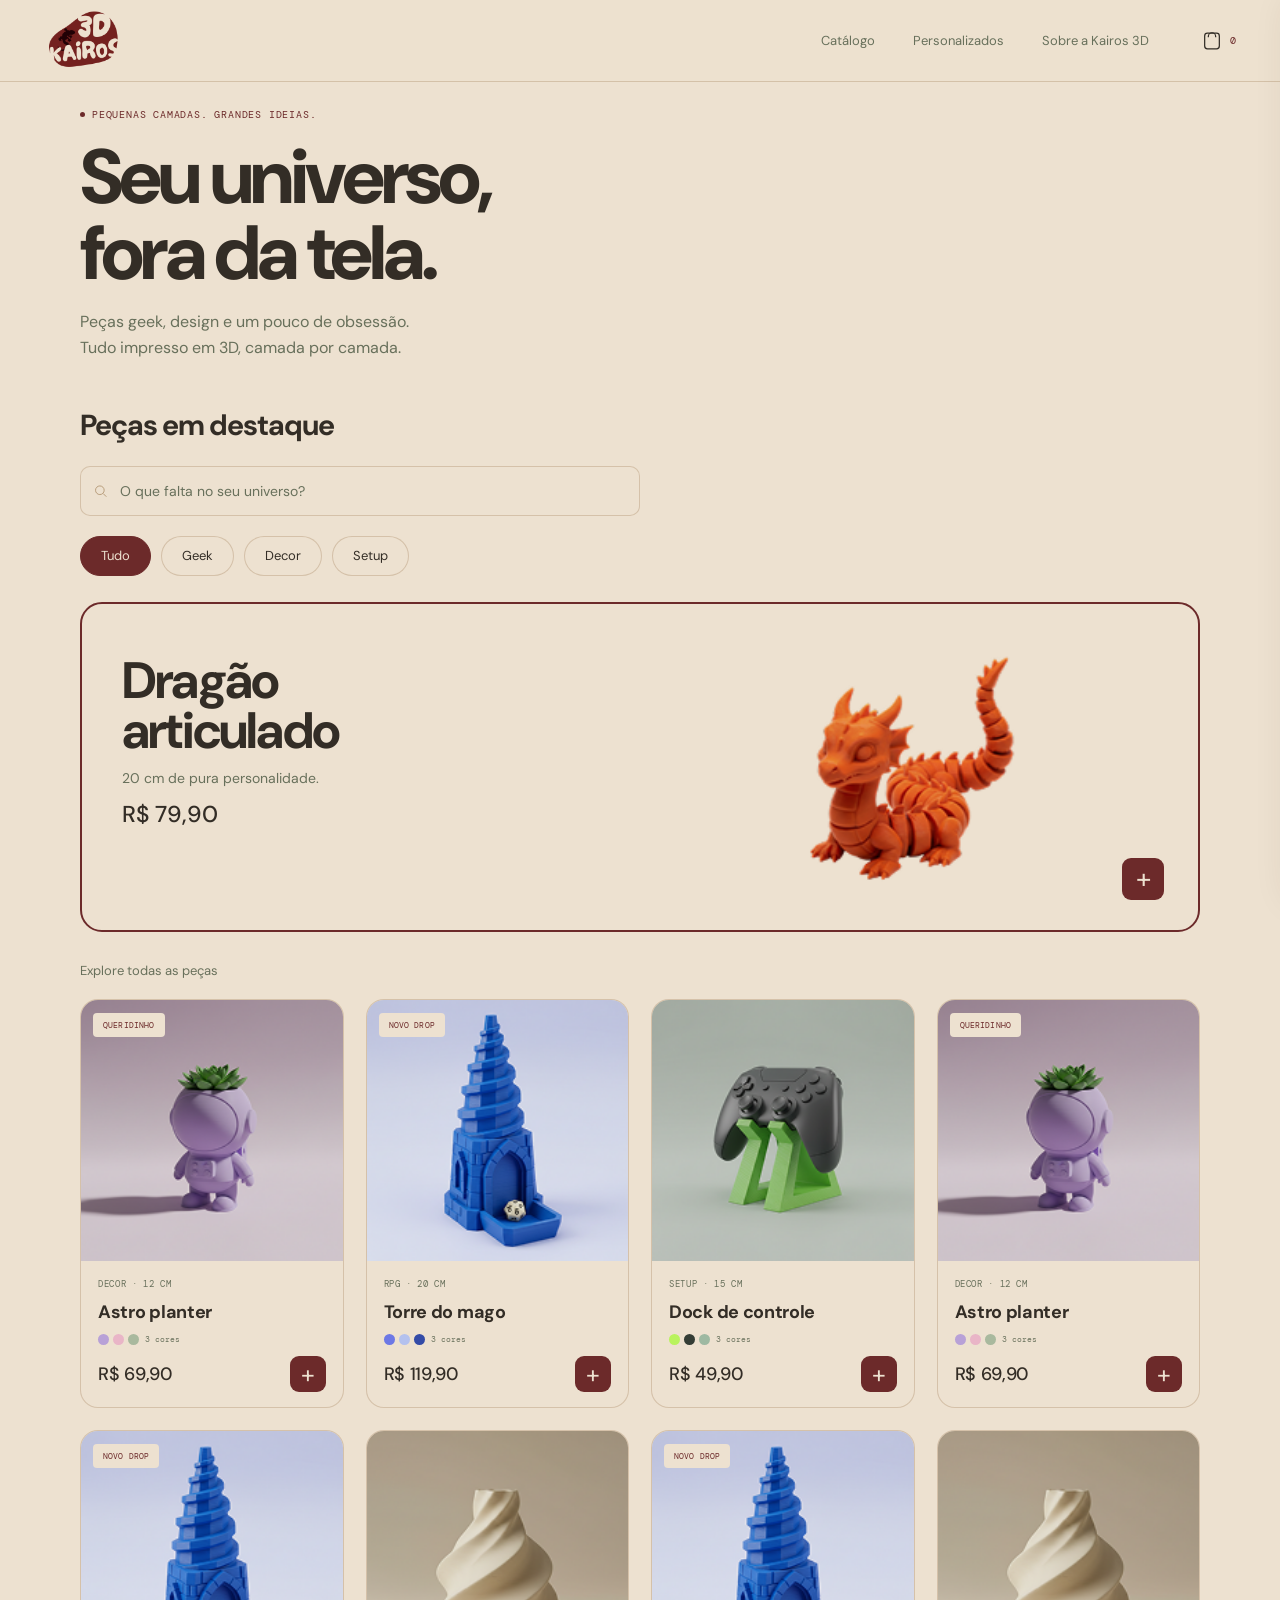
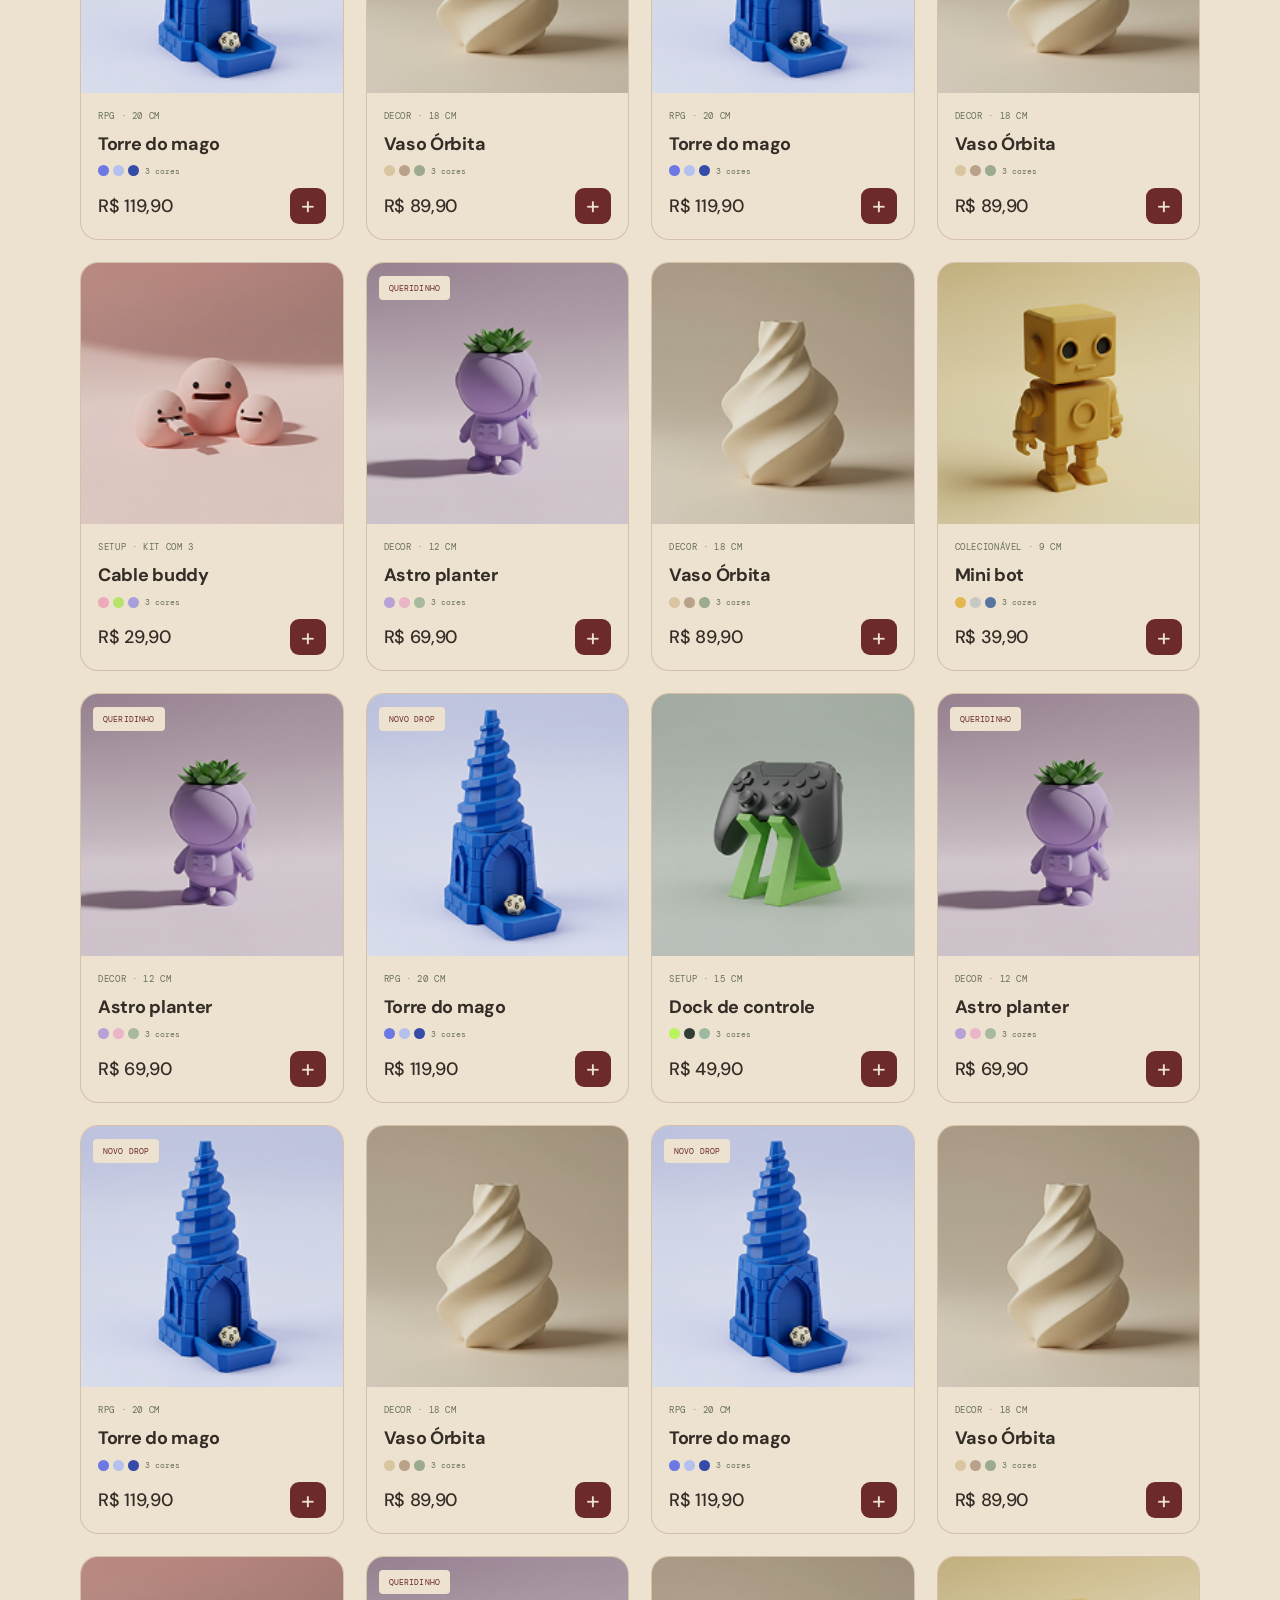
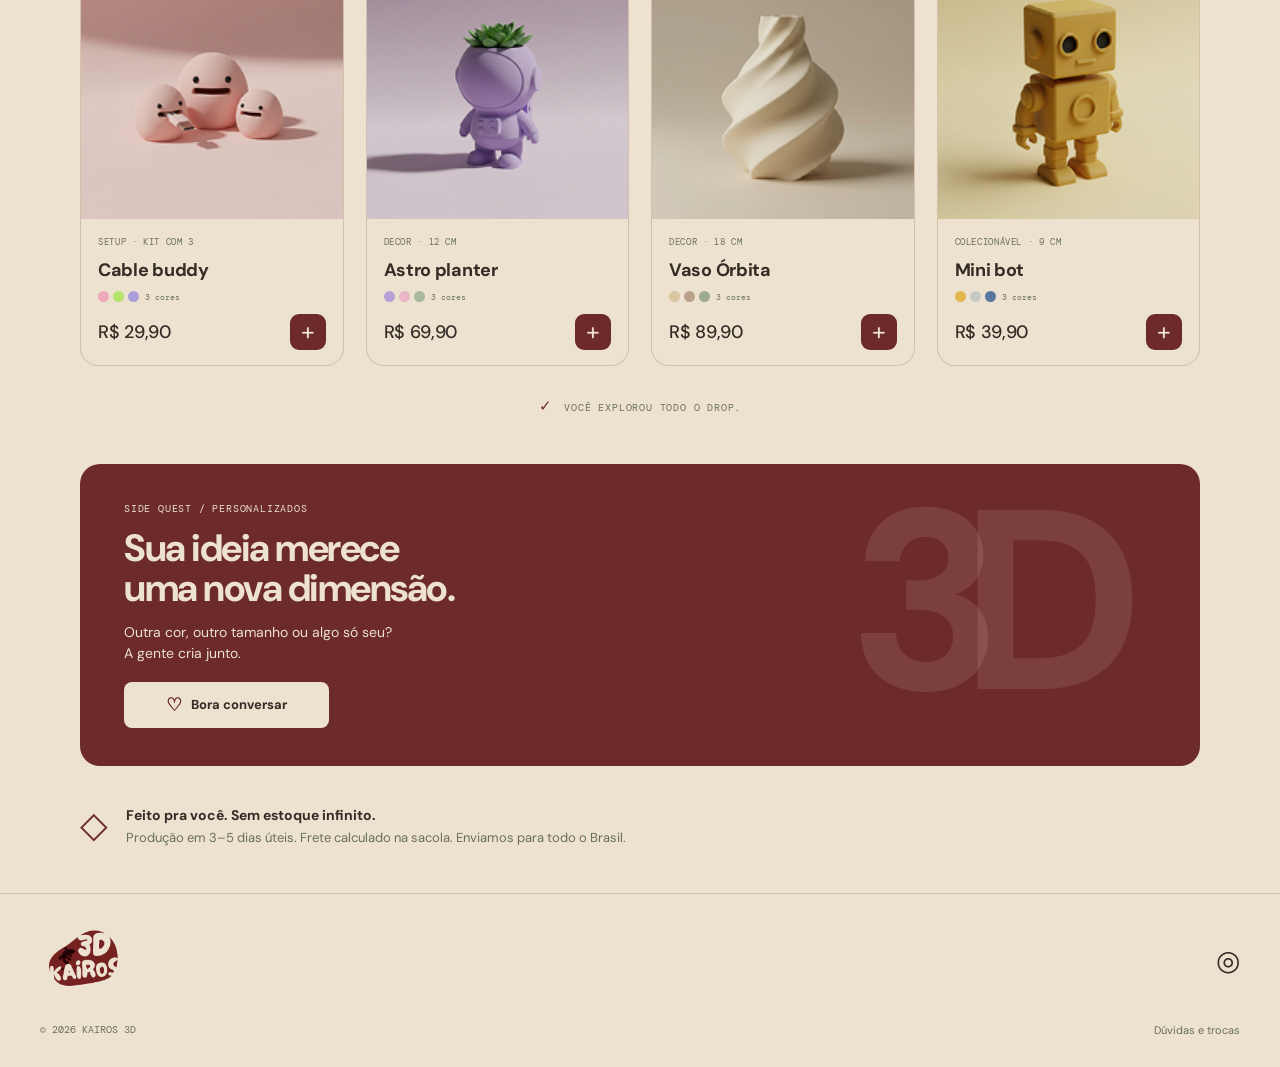
==== commit 6bf513c6: "numero atualizado" ====
--- a/index.html
+++ b/index.html
@@ -38,7 +38,7 @@
     </section>
 
     <section class="catalog page-gutter" id="catalogo">
-      <div class="section-heading"><h2>Peças em destaque</h2><span class="mono" id="pieceCount">07 PEÇAS</span></div>
+      <div class="section-heading"><h2>Peças em destaque</h2></div>
       <label class="search-box">
         <svg viewBox="0 0 24 24" aria-hidden="true"><circle cx="10.8" cy="10.8" r="6.8"/><path d="m16 16 5 5"/></svg>
         <input id="searchInput" type="search" placeholder="O que falta no seu universo?" autocomplete="off">
@@ -233,7 +233,7 @@
     </section>
 
     <section class="custom-cta page-gutter" id="personalizados">
-      <div class="cta-panel"><p class="mono">SIDE QUEST / PERSONALIZADOS</p><h2>Sua ideia merece<br>uma nova dimensão.</h2><p>Outra cor, outro tamanho ou algo só seu?<br>A gente cria junto.</p><a class="cta-button" href="https://wa.me/5500000000000" target="_blank" rel="noopener"> <span>♡</span> Bora conversar</a></div>
+      <div class="cta-panel"><p class="mono">SIDE QUEST / PERSONALIZADOS</p><h2>Sua ideia merece<br>uma nova dimensão.</h2><p>Outra cor, outro tamanho ou algo só seu?<br>A gente cria junto.</p><a class="cta-button" href="https://wa.me/5511959990386" target="_blank" rel="noopener"> <span>♡</span> Bora conversar</a></div>
     </section>
     <section class="shipping page-gutter" id="sobre"><span class="shipping-icon">◇</span><div><strong>Feito pra você. Sem estoque infinito.</strong><p>Produção em 3–5 dias úteis. Frete calculado na sacola. Enviamos para todo o Brasil.</p></div></section>
   </main>
@@ -244,7 +244,7 @@
       <div class="detail-image"><span class="tag">LOOT DA SEMANA</span><span class="mono detail-drop">DROP / 007</span><img id="detailImage" src="assets/dragao-detalhe.png" alt="Dragão articulado laranja impresso em 3D"></div>
       <div class="detail-copy"><span class="product-meta">GEEK / IMPRESSO EM 3D</span><h1 id="detailTitle">Dragão<br>articulado</h1><p id="detailDescription">20 cm de pura personalidade. Um dragão articulado, impresso em 3D, para trazer um pouco de fantasia ao seu setup ou à sua coleção.</p></div>
       <div class="detail-price"><div><span class="product-meta">VALOR DA PEÇA</span><strong id="detailPrice">R$ 79,90</strong></div><div class="production"><span class="product-meta">PRODUÇÃO</span><strong>3–5 dias úteis</strong></div></div>
-      <div class="detail-actions"><p>Curtiu esse loot? Fale com a equipe da Kairos 3D para combinar os detalhes da sua peça.</p><a class="primary-action" id="whatsappLink" href="https://wa.me/5500000000000" target="_blank" rel="noopener"><span>◯</span> Tenho interesse · WhatsApp</a><a class="secondary-action" href="https://instagram.com/" target="_blank" rel="noopener"><span>◎</span> Conversar no Instagram</a></div>
+      <div class="detail-actions"><p>Curtiu esse loot? Fale com a equipe da Kairos 3D para combinar os detalhes da sua peça.</p><a class="primary-action" id="whatsappLink" href="https://wa.me/5511959990386" target="_blank" rel="noopener"><span>◯</span> Tenho interesse · WhatsApp</a><a class="secondary-action" href="https://instagram.com/" target="_blank" rel="noopener"><span>◎</span> Conversar no Instagram</a></div>
       <p class="detail-signoff mono">KAIROS 3D / CAMADA POR CAMADA.</p>
     </section>
   </main>
@@ -255,7 +255,7 @@
     <div class="drawer-head"><h2>Sua sacola</h2><button id="closeCart" aria-label="Fechar carrinho">×</button></div>
     <div id="cartItems" class="cart-items"><p class="cart-empty">Sua sacola ainda está vazia.</p></div>
     <div class="cart-total"><span>Total</span><strong id="cartTotal">R$ 0,00</strong></div>
-    <a id="checkoutLink" class="primary-action checkout" href="https://wa.me/5500000000000" target="_blank" rel="noopener">Finalizar pelo WhatsApp</a>
+    <a id="checkoutLink" class="primary-action checkout" href="https://wa.me/5511959990386" target="_blank" rel="noopener">Finalizar pelo WhatsApp</a>
     <p class="cart-note">Frete calculado no atendimento.</p>
   </aside>
   <div class="drawer-backdrop" id="drawerBackdrop"></div>
